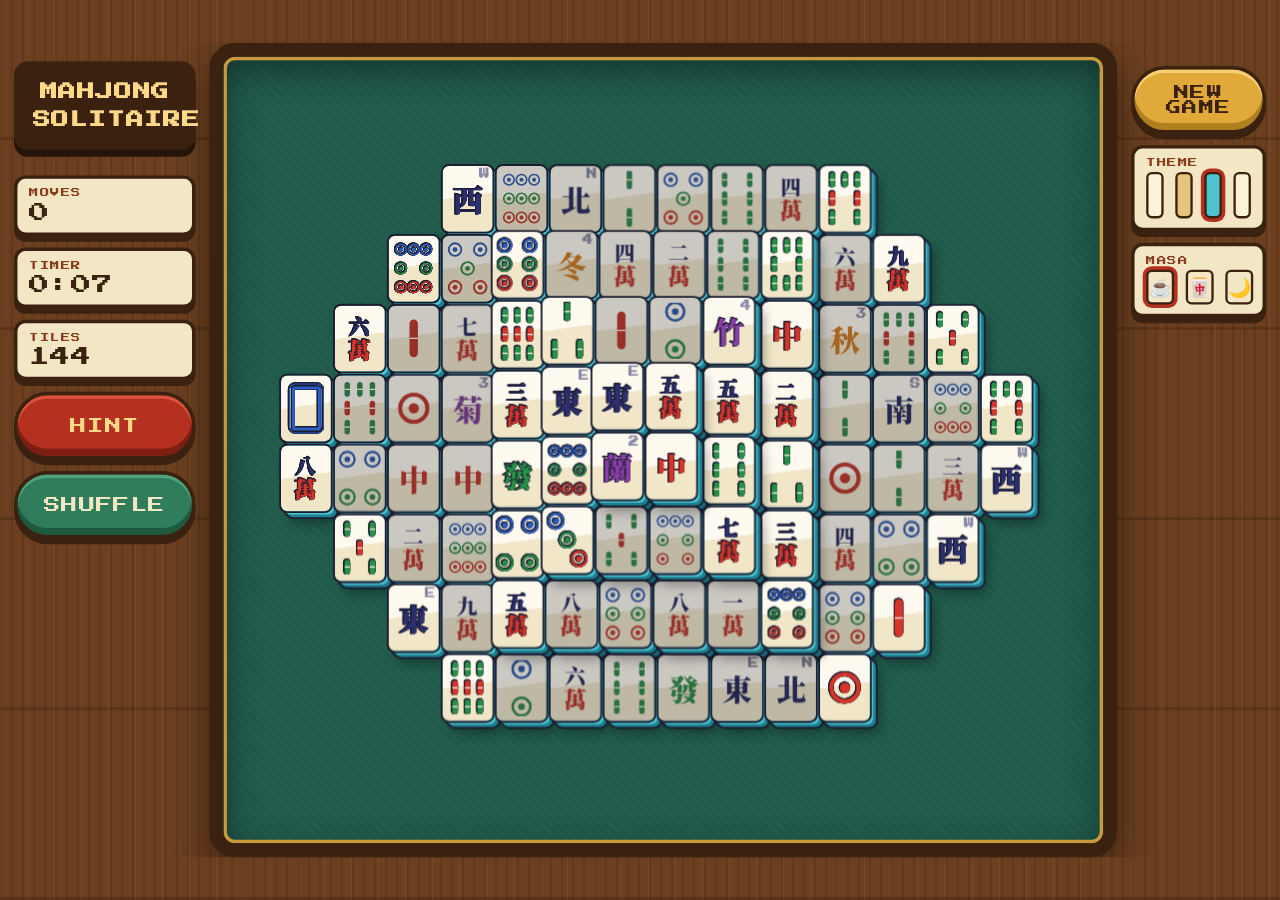
==== games/mahjong/index.html @ 3de8b70d "Initial commit: Game Studio web platform 4 browser games (Solitaire, Mahjong, Sudoku, Nonogram) buil" ====
<!DOCTYPE html>
<html lang="en">
<head>
    <meta charset="UTF-8">
    <meta name="viewport" content="width=device-width, initial-scale=1.0">
    <title>Mahjong Solitaire</title>
    <link rel="preconnect" href="https://fonts.googleapis.com">
    <link rel="preconnect" href="https://fonts.gstatic.com" crossorigin>
    <link href="https://fonts.googleapis.com/css2?family=Press+Start+2P&display=swap" rel="stylesheet">
    <link rel="stylesheet" href="https://fonts.googleapis.com/css2?family=Noto+Serif+TC:wght@700;900&text=一二三四五六七八九十萬東南西北中發梅蘭菊竹春夏秋冬麻將龍示洗新&display=swap">
    <link rel="stylesheet" href="mahjong-table-themes.css">
    <link rel="stylesheet" href="style.css">
</head>
<body class="mj-table" data-table-theme="cay-evi" data-tiles="retro">
    <div id="game-container">
        <div id="ui-left">
            <h1 class="mj-title">MAHJONG<br>SOLITAIRE</h1>
            <div class="mj-panel">
                <span class="mj-label">MOVES</span>
                <span id="move-counter" class="mj-value">0</span>
            </div>
            <div class="mj-panel">
                <span class="mj-label">TIMER</span>
                <span id="timer" class="mj-value">0:00</span>
            </div>
            <div class="mj-panel">
                <span class="mj-label">TILES</span>
                <span id="tiles-remaining" class="mj-value">144</span>
            </div>
            <button id="btn-hint" class="mj-btn mj-btn--hint" title="Find a match"><span class="mj-btn__glyph" aria-hidden="true">示</span>HINT</button>
            <button id="btn-shuffle" class="mj-btn mj-btn--shuffle" title="Shuffle tiles"><span class="mj-btn__glyph" aria-hidden="true">洗</span>SHUFFLE</button>
        </div>

        <div id="board-wrapper" class="mj-mat">
            <div id="board"></div>
        </div>

        <div id="ui-right">
            <button id="btn-new-game" class="mj-btn mj-btn--new" title="New game"><span class="mj-btn__glyph" aria-hidden="true">新</span>NEW GAME</button>
            <div class="mj-panel mj-panel--stack">
                <span class="mj-label">THEME</span>
                <div class="mj-swatches">
                    <button class="mj-swatch mj-swatch--fildisi" data-theme="" title="Fildişi"></button>
                    <button class="mj-swatch mj-swatch--bambu" data-theme="bambu" title="Bambu"></button>
                    <button class="mj-swatch mj-swatch--retro" data-theme="retro" title="Retro"></button>
                    <button class="mj-swatch mj-swatch--bambu-retro" data-theme="bambu-retro" title="Bambu Retro"></button>
                </div>
            </div>
            <div class="mj-panel mj-panel--stack">
                <span class="mj-label">MASA</span>
                <div class="mj-swatches">
                    <button class="table-theme-btn" data-table="cay-evi" title="Çay Evi">☕</button>
                    <button class="table-theme-btn" data-table="tas-butonlar" title="Taş Butonlar">🀄</button>
                    <button class="table-theme-btn" data-table="gece-kecesi" title="Gece Keçesi">🌙</button>
                </div>
            </div>
        </div>

        <div id="overlay" class="hidden">
            <div id="overlay-content">
                <h2 id="overlay-title"></h2>
                <p id="overlay-message"></p>
                <div id="overlay-stats"></div>
                <button id="overlay-btn" class="mj-btn mj-btn--new">NEW GAME</button>
            </div>
        </div>

        <div id="hint-toast" class="hidden">NO MORE MOVES!</div>
    </div>

    <script src="game.js"></script>
</body>
</html>
---- games/mahjong/mahjong-table-themes.css ----
/* ==========================================================================
   Mahjong Solitaire — masa ve buton temaları
   Temalar: cay-evi | tas-butonlar | gece-kecesi
   Kullanım: <body data-table-theme="cay-evi"> (veya oyunun kök elemanı)

   Fontlar (HTML <head> içine):
   <link rel="stylesheet" href="https://fonts.googleapis.com/css2?family=Press+Start+2P&family=Noto+Serif+TC:wght@900&text=%E4%B8%AD%E7%99%BC%E6%9D%B1%E5%8D%97%E8%A5%BF%E5%8C%97%E4%B8%80%E4%BA%8C%E4%B8%89%E5%9B%9B%E4%BA%94%E5%85%AD%E4%B8%83%E5%85%AB%E4%B9%9D%E8%90%AC%E7%A4%BA%E6%B4%97%E6%96%B0&display=swap">
   ========================================================================== */

/* ---------- 1. Tema değişkenleri ---------- */

[data-table-theme="cay-evi"] {
  /* masa: ceviz ahşap */
  --mj-bg-color: #6b3f1f;
  --mj-bg-image:
    repeating-linear-gradient(90deg, rgba(0,0,0,.10) 0 2px, transparent 2px 11px),
    repeating-linear-gradient(90deg, rgba(255,214,160,.07) 0 1px, transparent 1px 27px),
    repeating-linear-gradient(0deg, rgba(0,0,0,.16) 0 3px, transparent 3px 190px);
  /* ortadaki yeşil halı (.mj-mat) */
  --mj-mat-border: 12px solid #3b2210;
  --mj-mat-bg: #1f5a4a repeating-linear-gradient(45deg, rgba(255,255,255,.025) 0 2px, transparent 2px 6px);
  --mj-mat-shadow: inset 0 0 0 3px #c99a3c, inset 0 10px 30px rgba(0,0,0,.45), 0 14px 30px rgba(0,0,0,.45);
  --mj-mat-pad: 28px;
  --mj-frame-display: none;
  --mj-frame-color: transparent;
  /* yazı */
  --mj-text: #3b2210;
  --mj-title: #ffd98a;
  --mj-title-bg: #3b2210;
  --mj-title-shadow: none;
  --mj-label: #8a3b1c;
  /* paneller: parşömen */
  --mj-panel-bg: #f3e6c4;
  --mj-panel-border: 3px solid #3b2210;
  --mj-panel-radius: 10px;
  --mj-panel-shadow: 0 5px 0 #3b2210;
  --mj-swatch-border: #3b2210;
  --mj-swatch-active: #b5301f;
}

[data-table-theme="tas-butonlar"] {
  /* masa: yeşil keçe + çift altın çerçeve */
  --mj-bg-color: #134a3a;
  --mj-bg-image:
    radial-gradient(ellipse 70% 65% at 52% 50%, #1d6652, rgba(13,53,41,0) 100%),
    repeating-linear-gradient(45deg, rgba(255,255,255,.025) 0 1px, transparent 1px 5px);
  --mj-frame-display: block;
  --mj-frame-color: 217,180,90;          /* altın, rgb */
  --mj-text: #f5ecd2;
  --mj-title: #d9b45a;
  --mj-title-bg: transparent;
  --mj-title-shadow: 2px 2px 0 #0a2a20;
  --mj-label: #d9b45a;
  --mj-panel-bg: #0c2e25;
  --mj-panel-border: 2px solid #d9b45a;
  --mj-panel-radius: 8px;
  --mj-panel-shadow: inset 0 0 0 3px #0c2e25, inset 0 0 0 4px rgba(217,180,90,.35);
  --mj-swatch-border: #2a1d12;
  --mj-swatch-active: #d9b45a;
  /* taş butonun yan yüzleri */
  --mj-tilebtn-side: #d3a868;
  --mj-tilebtn-back: #7a4f24;
  --mj-tilebtn-edge: #2a1d12;
}

[data-table-theme="gece-kecesi"] {
  /* masa: gece mavisi keçe + gümüş çerçeve */
  --mj-bg-color: #122f3e;
  --mj-bg-image:
    radial-gradient(ellipse 70% 65% at 52% 50%, #1c4a5e, rgba(18,47,62,0) 100%),
    repeating-linear-gradient(45deg, rgba(255,255,255,.025) 0 1px, transparent 1px 5px);
  --mj-frame-display: block;
  --mj-frame-color: 184,196,204;         /* gümüş, rgb */
  --mj-text: #e6edf0;
  --mj-title: #b8c4cc;
  --mj-title-bg: transparent;
  --mj-title-shadow: 2px 2px 0 #081a23;
  --mj-label: #8fc9d6;
  --mj-panel-bg: #0c2330;
  --mj-panel-border: 2px solid #b8c4cc;
  --mj-panel-radius: 8px;
  --mj-panel-shadow: inset 0 0 0 3px #0c2330, inset 0 0 0 4px rgba(184,196,204,.3);
  --mj-swatch-border: #081a23;
  --mj-swatch-active: #b8c4cc;
  --mj-tilebtn-side: #9fb3bd;
  --mj-tilebtn-back: #3e5a68;
  --mj-tilebtn-edge: #081a23;
}

/* ---------- 2. Masa (arka plan) ---------- */

.mj-table {
  position: relative;
  min-height: 100vh;
  background-color: var(--mj-bg-color);
  background-image: var(--mj-bg-image);
  color: var(--mj-text);
  font-family: 'Press Start 2P', monospace;
  overflow: hidden;
}

/* Çift çerçeve (Taş Butonlar, Gece Keçesi) */
.mj-table::before,
.mj-table::after {
  content: "";
  display: var(--mj-frame-display, none);
  position: absolute;
  pointer-events: none;
}
.mj-table::before { inset: 14px; border: 2px solid rgba(var(--mj-frame-color), .55); border-radius: 18px; }
.mj-table::after  { inset: 20px; border: 1px solid rgba(var(--mj-frame-color), .30); border-radius: 14px; }

/* Taş diziliminin sarmalayıcısı. Çay Evi'nde çerçeveli yeşil halı olur,
   diğer temalarda görünmez (taşlar yine içinde durur). */
.mj-mat {
  box-sizing: border-box;
  border-radius: 22px;
  border: var(--mj-mat-border, 0 solid transparent);
  background: var(--mj-mat-bg, none);
  box-shadow: var(--mj-mat-shadow, none);
  padding: var(--mj-mat-pad, 0);
}

/* ---------- 3. Başlık ve sayaç panelleri ---------- */

.mj-title {
  margin: 0 0 8px;
  font-size: 16px;
  line-height: 1.7;
  color: var(--mj-title);
  text-shadow: var(--mj-title-shadow);
}
[data-table-theme="cay-evi"] .mj-title {
  background: var(--mj-title-bg);
  border-radius: 12px;
  padding: 14px 16px;
  font-size: 15px;
  text-align: center;
  box-shadow: 0 6px 0 #24140a;
}

.mj-panel {
  background: var(--mj-panel-bg);
  border: var(--mj-panel-border);
  border-radius: var(--mj-panel-radius);
  box-shadow: var(--mj-panel-shadow);
  padding: 12px 14px;
  display: flex;
  justify-content: space-between;
  align-items: baseline;
  gap: 12px;
}
.mj-panel--stack { flex-direction: column; align-items: stretch; }
.mj-label { font-size: 10px; color: var(--mj-label); letter-spacing: .5px; }
.mj-value { font-size: 20px; font-variant-numeric: tabular-nums; }

/* ---------- 4. Butonlar ---------- */
/* Ortak */
.mj-btn {
  font-family: 'Press Start 2P', monospace;
  cursor: pointer;
  box-sizing: border-box;
  transition: transform .08s ease, box-shadow .08s ease;
}
.mj-btn:focus-visible { outline: 3px solid #ffd98a; outline-offset: 4px; }
.mj-btn:disabled { opacity: .5; cursor: default; }
.mj-btn__glyph {
  font-family: 'Noto Serif TC', serif;
  font-weight: 900;
  font-size: 30px;
  line-height: 1;
}

/* 4a. Çay Evi: yuvarlak lake butonlar (glyph gizli) */
[data-table-theme="cay-evi"] .mj-btn {
  height: 58px;
  padding: 0 22px;
  border-radius: 29px;
  border: 3px solid #3b2210;
  font-size: 14px;
}
[data-table-theme="cay-evi"] .mj-btn__glyph { display: none; }
[data-table-theme="cay-evi"] .mj-btn--hint    { background: #b5301f; color: #ffd98a; box-shadow: inset 0 -6px 0 #7e1d12, inset 0 3px 0 #d9533f, 0 5px 0 #3b2210; }
[data-table-theme="cay-evi"] .mj-btn--shuffle { background: #2f7d5b; color: #f3e6c4; box-shadow: inset 0 -6px 0 #1d5a40, inset 0 3px 0 #4fa07c, 0 5px 0 #3b2210; }
[data-table-theme="cay-evi"] .mj-btn--new     { background: #e0a93a; color: #3b2210; box-shadow: inset 0 -6px 0 #b07f1e, inset 0 3px 0 #f5cf74, 0 5px 0 #3b2210; font-size: 13px; }
[data-table-theme="cay-evi"] .mj-btn:active   { transform: translateY(3px); box-shadow: inset 0 -3px 0 rgba(0,0,0,.25), 0 2px 0 #3b2210; }

/* 4b. Taş Butonlar + Gece Keçesi: yan yatmış mahjong taşı */
:is([data-table-theme="tas-butonlar"], [data-table-theme="gece-kecesi"]) .mj-btn {
  height: 62px;
  display: flex;
  align-items: center;
  gap: 14px;
  padding: 0 14px;
  background: #fbf3dc;
  color: #2a1d12;
  border: 2px solid #2a1d12;
  border-radius: 10px;
  font-size: 13px;
  box-shadow:
    4px 4px 0 var(--mj-tilebtn-side),
    7px 7px 0 var(--mj-tilebtn-back),
    7px 7px 0 2px var(--mj-tilebtn-edge);
}
:is([data-table-theme="tas-butonlar"], [data-table-theme="gece-kecesi"]) .mj-btn--new { font-size: 12px; }
:is([data-table-theme="tas-butonlar"], [data-table-theme="gece-kecesi"]) .mj-btn--hint    .mj-btn__glyph { color: #c8302a; }
:is([data-table-theme="tas-butonlar"], [data-table-theme="gece-kecesi"]) .mj-btn--shuffle .mj-btn__glyph { color: #2b7a3d; }
:is([data-table-theme="tas-butonlar"], [data-table-theme="gece-kecesi"]) .mj-btn--new     .mj-btn__glyph { color: #22264a; }
:is([data-table-theme="tas-butonlar"], [data-table-theme="gece-kecesi"]) .mj-btn:active {
  transform: translate(4px, 4px);
  box-shadow: 1px 1px 0 var(--mj-tilebtn-side), 3px 3px 0 var(--mj-tilebtn-back), 3px 3px 0 2px var(--mj-tilebtn-edge);
}

/* ---------- 5. Tema seçici (taş renkleri) ---------- */
.mj-swatches { display: flex; gap: 10px; }
.mj-swatch {
  width: 30px; height: 40px; padding: 0;
  border-radius: 5px;
  border: 2px solid var(--mj-swatch-border);
  cursor: pointer;
}
.mj-swatch.is-active, .mj-swatch[aria-pressed="true"] { box-shadow: 0 0 0 3px var(--mj-swatch-active); }
.mj-swatch--fildisi     { background: #fbf3dc; }
.mj-swatch--bambu       { background: #e6c47c; }
.mj-swatch--retro       { background: #4cc3cf; }
.mj-swatch--bambu-retro { background: #fcf3d6; }

@media (prefers-reduced-motion: reduce) { .mj-btn { transition: none; } }
---- games/mahjong/style.css ----
/* ============================================
   Mahjong Solitaire - Layout & Tile Styles
   Visual theming is in mahjong-table-themes.css
   ============================================ */

@font-face {
    font-family: 'Press Start 2P';
    font-display: swap;
}

*, *::before, *::after {
    margin: 0;
    padding: 0;
    box-sizing: border-box;
}

:root {
    /* Tile sizing */
    --w: 52px;
    --h: 68px;
    --d: 6px;

    /* Tile face tokens (default: Fildişi) */
    --tf:#f4eedb; --tf-lo:#e6dcc0; --tf-hint:#fff3c4; --side:#d8c9a2; --back:#2e7a60; --back-lo:#215a47;
    --ink:#1d2726; --red:#b4312a; --grn:#1b7349; --blu:#1f5aa3; --plum:#7b3f86; --amber:#b86a12;
    --blocked:brightness(.78) saturate(.75);

    --gold: #e8b94f;

    /* Fonts */
    --f-han:"Noto Serif TC","Songti TC","PingFang TC","Microsoft JhengHei",serif;
    --pixel-font: 'Press Start 2P', monospace;

    --board-scale: 1;
}

/* ---- Tile Theme Tokens ---- */
[data-tiles="bambu"] {
    --tf:#f3dfa8; --tf-lo:#dbbb70; --tf-hint:#fff2c2; --side:#b8954f; --back:#5e3f1a; --back-lo:#462e12;
    --ink:#2b1e10; --red:#a8291d; --grn:#2d6a28; --blu:#23508c; --plum:#6e3478; --amber:#8f4c0b;
    --blocked:brightness(.72) saturate(.65);
}
[data-tiles="retro"] {
    --tf:#fffaf0; --tf-lo:#f1e6c8; --tf-hint:#fff1a8; --side:#4cc3cf; --back:#1f8193; --back-lo:#176574;
    --ink:#2b2f6e; --red:#d8352a; --grn:#259146; --blu:#2b5fc4; --plum:#8a3fa8; --amber:#e07a10;
    --blocked:brightness(.8) saturate(.8);
    --olc:#1b1c30;
}
[data-tiles="bambu-retro"] {
    --tf:#fcf3d6; --tf-lo:#f3e3b4; --tf-hint:#fff8dc; --side:#d6ad6c; --back:#8a5b2c; --back-lo:#6e4720;
    --ink:#3b2410; --red:#bb3220; --grn:#3b7c2b; --blu:#2b5a8c; --plum:#7a3a7e; --amber:#c0640e;
    --blocked:brightness(.78) saturate(.7); --olc:#2a1a0c;
}

/* ---- Retro Outline Overrides ---- */
:is([data-tiles="retro"],[data-tiles="bambu-retro"]) .face {
    background: linear-gradient(172deg, var(--tf) 0 46%, var(--tf-lo) 46%);
}
:is([data-tiles="retro"],[data-tiles="bambu-retro"]) .tile {
    box-shadow:
        0 0 0 calc(var(--w)*.035) var(--olc),
        calc(var(--d)*.55) calc(var(--d)*.55) 0 0 var(--side),
        var(--d) var(--d) 0 0 var(--back),
        calc(var(--d)*.55) calc(var(--d)*.55) 0 calc(var(--w)*.035) var(--olc),
        var(--d) var(--d) 0 calc(var(--w)*.035) var(--olc),
        calc(var(--d)*1.6) calc(var(--d)*2) calc(var(--d)*2) rgba(0,0,0,.35);
}
:is([data-tiles="retro"],[data-tiles="bambu-retro"]) .face>svg,
:is([data-tiles="retro"],[data-tiles="bambu-retro"]) .face>.glyph,
:is([data-tiles="retro"],[data-tiles="bambu-retro"]) .face>.cn,
:is([data-tiles="retro"],[data-tiles="bambu-retro"]) .face>.white {
    filter: drop-shadow(.9px 0 0 var(--olc)) drop-shadow(-.9px 0 0 var(--olc))
            drop-shadow(0 .9px 0 var(--olc)) drop-shadow(0 -.9px 0 var(--olc));
}
/* Skip expensive drop-shadow on blocked tiles — they are already dimmed */
:is([data-tiles="retro"],[data-tiles="bambu-retro"]) .tile.blocked .face>svg,
:is([data-tiles="retro"],[data-tiles="bambu-retro"]) .tile.blocked .face>.glyph,
:is([data-tiles="retro"],[data-tiles="bambu-retro"]) .tile.blocked .face>.cn,
:is([data-tiles="retro"],[data-tiles="bambu-retro"]) .tile.blocked .face>.white {
    filter: none;
}

/* ---- Page Layout ---- */
html, body {
    width: 100%;
    height: 100%;
    overflow: hidden;
    font-family: var(--pixel-font);
}

body {
    display: flex;
    justify-content: center;
    align-items: center;
}

#game-container {
    width: 1100px;
    height: 700px;
    display: flex;
    overflow: hidden;
    position: relative;
    z-index: 1;
}

/* ---- Side Panels ---- */
#ui-left, #ui-right {
    display: flex;
    flex-direction: column;
    padding: 16px 12px;
    gap: 10px;
    flex-shrink: 0;
    z-index: 10;
}

#ui-left {
    width: 180px;
    align-items: stretch;
}

#ui-right {
    width: 140px;
    align-items: stretch;
    justify-content: flex-start;
    padding-top: 20px;
}

/* ---- Title (layout only, visuals from table theme) ---- */
.mj-title {
    font-family: var(--pixel-font);
    font-size: 0.72rem;
    line-height: 1.6;
    margin-bottom: 12px;
    text-align: center;
    letter-spacing: 1px;
}

/* ---- Panels (layout only) ---- */
.mj-panel {
    padding: 8px 10px;
    display: flex;
    flex-direction: column;
    gap: 4px;
}

.mj-label {
    font-family: var(--pixel-font);
    font-size: 0.5rem;
    text-transform: uppercase;
    letter-spacing: 1px;
}

.mj-value {
    font-family: var(--pixel-font);
    font-size: 1.1rem;
    text-align: center;
    font-variant-numeric: tabular-nums;
}

/* ---- Buttons (layout only, visuals from table theme) ---- */
.mj-btn {
    font-family: var(--pixel-font);
    font-size: 0.6rem;
    padding: 12px 10px;
    cursor: pointer;
    text-transform: uppercase;
    letter-spacing: 1px;
    transition: transform 0.1s, box-shadow 0.1s;
    display: flex;
    align-items: center;
    justify-content: center;
    gap: 8px;
}

/* ---- Table Theme Picker ---- */
.table-theme-btn {
    width: 30px; height: 30px; padding: 0;
    border-radius: 5px;
    border: 2px solid var(--mj-swatch-border, #3b2210);
    cursor: pointer;
    font-size: 16px;
    background: var(--mj-panel-bg, #f3e6c4);
    display: grid;
    place-items: center;
}
.table-theme-btn.is-active {
    box-shadow: 0 0 0 3px var(--mj-swatch-active, #b5301f);
}

/* ---- Board ---- */
#board-wrapper {
    flex: 1;
    overflow: hidden;
    position: relative;
    padding: var(--mj-mat-pad, 10px);
}

#board {
    position: absolute;
    transform: scale(var(--board-scale));
    transform-origin: 0 0;
    transition: transform 0.3s ease;
}

/* ---- Tiles (Reference Design System) ---- */
.tile {
    position: absolute;
    padding: 0;
    border: 0;
    background: none;
    cursor: pointer;
    width: calc(var(--w) - 2px);
    height: calc(var(--h) - 2px);
    border-radius: calc(var(--w) * .12);
    font: inherit;
    box-shadow:
        calc(var(--d)*.55) calc(var(--d)*.55) 0 var(--side),
        var(--d) var(--d) 0 var(--back),
        calc(var(--d)*1.4) calc(var(--d)*1.9) calc(var(--d)*2.2) rgba(0,0,0,.38);
    transition: transform .12s ease, opacity .2s ease, filter .2s;
    contain: layout style paint;
    user-select: none;
    -webkit-user-select: none;
}

.face {
    position: absolute;
    inset: 0;
    border-radius: inherit;
    background: linear-gradient(150deg, var(--tf) 55%, var(--tf-lo));
    display: flex;
    align-items: center;
    justify-content: center;
    overflow: hidden;
    transition: background .15s;
}

.face svg { width: 84%; height: 84%; }

/* ---- Face Element Classes ---- */
.glyph { font-family: var(--f-han); font-weight: 900; font-size: calc(var(--w)*.58); line-height: 1; }
.ink { color: var(--ink); }
.red { color: var(--red); }
.grn { color: var(--grn); }
.flw { color: var(--plum); }
.ssn { color: var(--amber); }
.cn { display: flex; flex-direction: column; align-items: center; font-family: var(--f-han); font-weight: 900; line-height: 1; }
.cn .num { font-size: calc(var(--w)*.4); color: var(--ink); }
.cn .wan { font-size: calc(var(--w)*.44); color: var(--red); margin-top: calc(var(--w)*.04); }
.idx { position: absolute; right: 8%; top: 5%; font-size: calc(var(--w)*.2); font-weight: 800; color: var(--ink); opacity: .55; }
.white { width: 58%; height: 66%; border: calc(var(--w)*.06) solid var(--blu); border-radius: calc(var(--w)*.06); box-sizing: border-box; outline: calc(var(--w)*.025) solid var(--blu); outline-offset: calc(var(--w)*.05); }

/* ---- Tile States ---- */
.tile.blocked { cursor: default; }
.tile.blocked .face { filter: var(--blocked); }

.tile:not(.blocked):not(.selected):hover {
    filter: brightness(1.08);
    transform: translate(var(--tx), var(--ty)) translate(-1px, -1px);
}

.tile.selected .face {
    box-shadow: inset 0 0 0 3px var(--gold);
    background: var(--tf-hint);
}

.tile.hint .face {
    animation: hintPulse .5s ease-in-out 3 alternate;
}

@keyframes hintPulse {
    to { box-shadow: inset 0 0 0 3px var(--gold); background: var(--tf-hint); }
}

/* ---- Tile Animations ---- */
.tile.removing {
    animation: tileRemove 0.45s ease-in forwards;
    pointer-events: none;
    will-change: transform, opacity;
}

.tile.dealing,
.tile.shuffling {
    will-change: transform, opacity;
}

@keyframes tileRemove {
    0% {
        transform: translate(var(--tx), var(--ty)) scale(1);
        opacity: 1;
    }
    40% {
        transform: translate(var(--tx), var(--ty)) scale(1.15);
        opacity: 0.9;
    }
    100% {
        transform: translate(var(--tx), var(--ty)) scale(0) rotate(15deg);
        opacity: 0;
    }
}

.tile.dealing {
    animation: tileDeal 0.35s ease-out backwards;
}

@keyframes tileDeal {
    0% {
        transform: translate(var(--tx), var(--ty)) scale(0) translateY(-30px);
        opacity: 0;
    }
    100% {
        transform: translate(var(--tx), var(--ty)) scale(1);
        opacity: 1;
    }
}

.tile.shuffling {
    animation: tileShuffle 0.4s ease-in-out;
}

@keyframes tileShuffle {
    0% { transform: translate(var(--tx), var(--ty)) scale(1); }
    25% { transform: translate(var(--tx), var(--ty)) scale(0.85) rotate(-3deg); opacity: 0.6; }
    75% { transform: translate(var(--tx), var(--ty)) scale(0.85) rotate(3deg); opacity: 0.6; }
    100% { transform: translate(var(--tx), var(--ty)) scale(1); }
}

/* ---- Overlay ---- */
#overlay {
    position: absolute;
    inset: 0;
    background: rgba(10, 30, 20, 0.88);
    backdrop-filter: blur(6px);
    display: flex;
    justify-content: center;
    align-items: center;
    z-index: 100;
    transition: opacity 0.4s;
}

#overlay.hidden {
    display: none;
}

#overlay-content {
    background: var(--mj-panel-bg, #1a1a2e);
    border: 3px solid var(--mj-label, #d9b45a);
    border-radius: 8px;
    padding: 36px 44px;
    text-align: center;
    box-shadow: 0 20px 60px rgba(0, 0, 0, 0.5);
    max-width: 420px;
    width: 90%;
    animation: overlayIn 0.4s ease-out;
}

@keyframes overlayIn {
    0% { transform: scale(0.85); opacity: 0; }
    100% { transform: scale(1); opacity: 1; }
}

#overlay-title {
    font-family: var(--pixel-font);
    font-size: 1rem;
    margin-bottom: 14px;
    color: var(--mj-title, #ffd98a);
}

#overlay-message {
    font-family: var(--pixel-font);
    font-size: 0.5rem;
    color: var(--mj-text, #7aa888);
    margin-bottom: 20px;
    line-height: 2;
}

#overlay-stats {
    display: flex;
    justify-content: center;
    gap: 24px;
    margin-bottom: 24px;
}

#overlay-stats .stat {
    display: flex;
    flex-direction: column;
    align-items: center;
    gap: 4px;
}

#overlay-stats .mj-label {
    font-size: 0.45rem;
}

#overlay-stats .mj-value {
    font-size: 0.9rem;
}

#overlay-btn {
    padding: 14px 28px;
    font-size: 0.6rem;
    margin-top: 8px;
}

/* ---- Toast ---- */
#hint-toast {
    position: absolute;
    bottom: 30px;
    left: 50%;
    transform: translateX(-50%);
    background: var(--mj-panel-bg, #1a1a2e);
    border: 2px solid var(--mj-label, #d9b45a);
    color: var(--mj-label, #d9b45a);
    padding: 12px 24px;
    border-radius: 6px;
    font-family: var(--pixel-font);
    font-size: 0.5rem;
    box-shadow: 0 4px 20px rgba(0, 0, 0, 0.4);
    z-index: 50;
    transition: opacity 0.3s, transform 0.3s;
}

#hint-toast.hidden {
    opacity: 0;
    transform: translateX(-50%) translateY(10px);
    pointer-events: none;
}
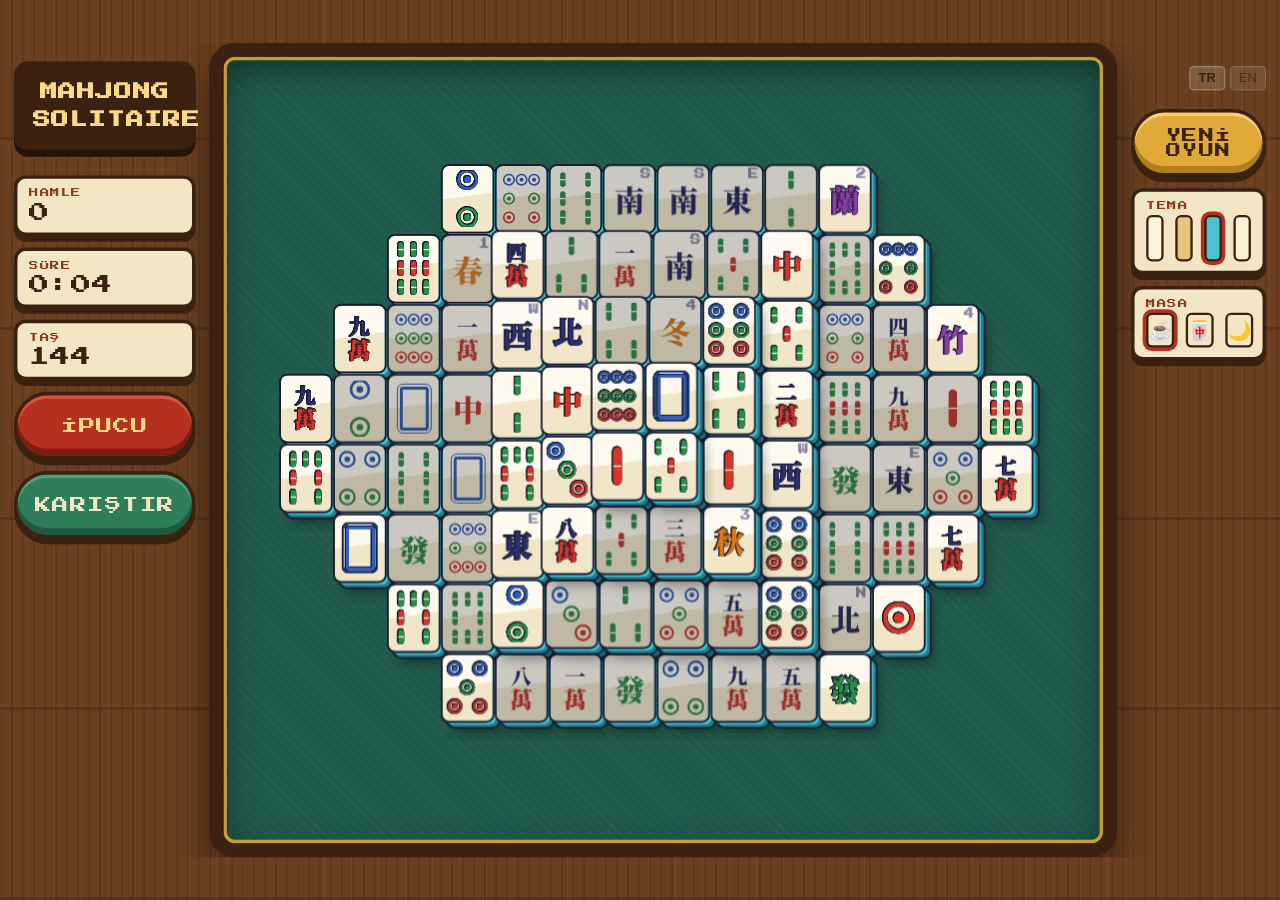
==== commit 01b4e76f: "Add TR/EN language toggle to dashboard and all 4 games Each page has its own translation dictionary " ====
--- a/games/mahjong/index.html
+++ b/games/mahjong/index.html
@@ -36,6 +36,10 @@
         </div>
 
         <div id="ui-right">
+            <div id="lang-toggle" style="display:flex;gap:4px;justify-content:flex-end;margin-bottom:6px">
+                <button class="lang-btn" data-lang="tr" style="padding:2px 7px;font:bold 11px/1.4 sans-serif;border:1px solid rgba(255,255,255,.25);border-radius:4px;cursor:pointer;background:rgba(255,255,255,.15);color:inherit;opacity:.6">TR</button>
+                <button class="lang-btn" data-lang="en" style="padding:2px 7px;font:bold 11px/1.4 sans-serif;border:1px solid rgba(255,255,255,.25);border-radius:4px;cursor:pointer;background:rgba(255,255,255,.15);color:inherit;opacity:.6">EN</button>
+            </div>
             <button id="btn-new-game" class="mj-btn mj-btn--new" title="New game"><span class="mj-btn__glyph" aria-hidden="true">新</span>NEW GAME</button>
             <div class="mj-panel mj-panel--stack">
                 <span class="mj-label">THEME</span>
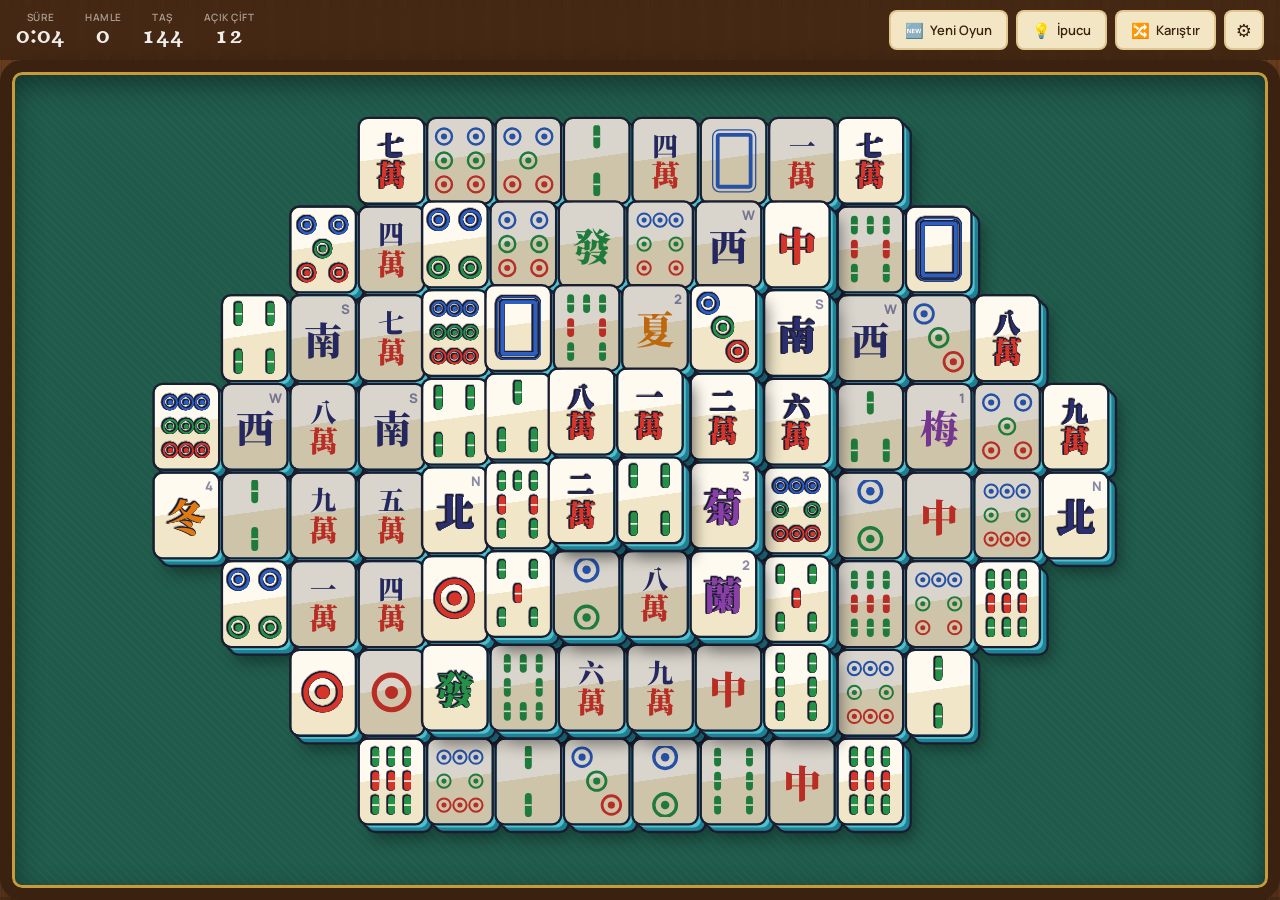
==== commit abe164b2: "Mahjong: move New Game button into top bar next to Hint Redesigned button matches Hint button style " ====
--- a/games/mahjong/index.html
+++ b/games/mahjong/index.html
@@ -1,75 +1,125 @@
 <!DOCTYPE html>
-<html lang="en">
+<html lang="tr">
 <head>
     <meta charset="UTF-8">
     <meta name="viewport" content="width=device-width, initial-scale=1.0">
     <title>Mahjong Solitaire</title>
     <link rel="preconnect" href="https://fonts.googleapis.com">
     <link rel="preconnect" href="https://fonts.gstatic.com" crossorigin>
-    <link href="https://fonts.googleapis.com/css2?family=Press+Start+2P&display=swap" rel="stylesheet">
+    <link href="https://fonts.googleapis.com/css2?family=Young+Serif&family=Manrope:wght@400;500;700&display=swap" rel="stylesheet">
     <link rel="stylesheet" href="https://fonts.googleapis.com/css2?family=Noto+Serif+TC:wght@700;900&text=一二三四五六七八九十萬東南西北中發梅蘭菊竹春夏秋冬麻將龍示洗新&display=swap">
     <link rel="stylesheet" href="mahjong-table-themes.css">
     <link rel="stylesheet" href="style.css">
 </head>
 <body class="mj-table" data-table-theme="cay-evi" data-tiles="retro">
     <div id="game-container">
-        <div id="ui-left">
-            <h1 class="mj-title">MAHJONG<br>SOLITAIRE</h1>
-            <div class="mj-panel">
-                <span class="mj-label">MOVES</span>
-                <span id="move-counter" class="mj-value">0</span>
+        <!-- Top bar -->
+        <div id="top-bar">
+            <div class="stats">
+                <div class="stat-item">
+                    <span class="stat-label" data-i18n="timer">Süre</span>
+                    <span id="timer" class="stat-value">0:00</span>
+                </div>
+                <div class="stat-item">
+                    <span class="stat-label" data-i18n="moves">Hamle</span>
+                    <span id="move-counter" class="stat-value">0</span>
+                </div>
+                <div class="stat-item">
+                    <span class="stat-label" data-i18n="tiles">Taş</span>
+                    <span id="tiles-remaining" class="stat-value">144</span>
+                </div>
+                <div class="stat-item">
+                    <span class="stat-label" data-i18n="openPairs">Açık Çift</span>
+                    <span id="open-pairs" class="stat-value">0</span>
+                </div>
             </div>
-            <div class="mj-panel">
-                <span class="mj-label">TIMER</span>
-                <span id="timer" class="mj-value">0:00</span>
+            <div class="actions">
+                <button id="btn-new-game" class="action-btn" aria-label="Yeni Oyun">
+                    <span class="action-icon" aria-hidden="true">🆕</span>
+                    <span class="action-text" data-i18n="newGame">Yeni Oyun</span>
+                </button>
+                <button id="btn-hint" class="action-btn" aria-label="İpucu">
+                    <span class="action-icon" aria-hidden="true">💡</span>
+                    <span class="action-text" data-i18n="hint">İpucu</span>
+                </button>
+                <button id="btn-shuffle" class="action-btn" aria-label="Karıştır">
+                    <span class="action-icon" aria-hidden="true">🔀</span>
+                    <span class="action-text" data-i18n="shuffle">Karıştır</span>
+                </button>
+                <button id="btn-settings" class="action-btn action-btn--icon" aria-label="Ayarlar">⚙</button>
             </div>
-            <div class="mj-panel">
-                <span class="mj-label">TILES</span>
-                <span id="tiles-remaining" class="mj-value">144</span>
-            </div>
-            <button id="btn-hint" class="mj-btn mj-btn--hint" title="Find a match"><span class="mj-btn__glyph" aria-hidden="true">示</span>HINT</button>
-            <button id="btn-shuffle" class="mj-btn mj-btn--shuffle" title="Shuffle tiles"><span class="mj-btn__glyph" aria-hidden="true">洗</span>SHUFFLE</button>
         </div>
 
+        <!-- Settings panel (hidden by default) -->
+        <div id="settings-panel" class="hidden">
+            <div class="settings-section">
+                <span class="settings-label" data-i18n="difficulty">Zorluk</span>
+                <div class="settings-row">
+                    <button class="diff-btn" data-diff="easy">Kolay</button>
+                    <button class="diff-btn" data-diff="medium">Orta</button>
+                    <button class="diff-btn is-active" data-diff="hard">Zor</button>
+                </div>
+            </div>
+            <div class="settings-section">
+                <span class="settings-label" data-i18n="theme">Tema</span>
+                <div class="settings-row">
+                    <button class="mj-swatch mj-swatch--fildisi" data-theme=""></button>
+                    <button class="mj-swatch mj-swatch--bambu" data-theme="bambu"></button>
+                    <button class="mj-swatch mj-swatch--retro" data-theme="retro"></button>
+                    <button class="mj-swatch mj-swatch--bambu-retro" data-theme="bambu-retro"></button>
+                </div>
+            </div>
+            <div class="settings-section">
+                <span class="settings-label" data-i18n="table">Masa</span>
+                <div class="settings-row">
+                    <button class="table-theme-btn" data-table="cay-evi">☕</button>
+                    <button class="table-theme-btn" data-table="tas-butonlar">🀄</button>
+                    <button class="table-theme-btn" data-table="gece-kecesi">🌙</button>
+                </div>
+            </div>
+        </div>
+
+        <!-- Board area (felt) -->
         <div id="board-wrapper" class="mj-mat">
             <div id="board"></div>
         </div>
 
-        <div id="ui-right">
-            <div id="lang-toggle" style="display:flex;gap:4px;justify-content:flex-end;margin-bottom:6px">
-                <button class="lang-btn" data-lang="tr" style="padding:2px 7px;font:bold 11px/1.4 sans-serif;border:1px solid rgba(255,255,255,.25);border-radius:4px;cursor:pointer;background:rgba(255,255,255,.15);color:inherit;opacity:.6">TR</button>
-                <button class="lang-btn" data-lang="en" style="padding:2px 7px;font:bold 11px/1.4 sans-serif;border:1px solid rgba(255,255,255,.25);border-radius:4px;cursor:pointer;background:rgba(255,255,255,.15);color:inherit;opacity:.6">EN</button>
-            </div>
-            <button id="btn-new-game" class="mj-btn mj-btn--new" title="New game"><span class="mj-btn__glyph" aria-hidden="true">新</span>NEW GAME</button>
-            <div class="mj-panel mj-panel--stack">
-                <span class="mj-label">THEME</span>
-                <div class="mj-swatches">
-                    <button class="mj-swatch mj-swatch--fildisi" data-theme="" title="Fildişi"></button>
-                    <button class="mj-swatch mj-swatch--bambu" data-theme="bambu" title="Bambu"></button>
-                    <button class="mj-swatch mj-swatch--retro" data-theme="retro" title="Retro"></button>
-                    <button class="mj-swatch mj-swatch--bambu-retro" data-theme="bambu-retro" title="Bambu Retro"></button>
-                </div>
-            </div>
-            <div class="mj-panel mj-panel--stack">
-                <span class="mj-label">MASA</span>
-                <div class="mj-swatches">
-                    <button class="table-theme-btn" data-table="cay-evi" title="Çay Evi">☕</button>
-                    <button class="table-theme-btn" data-table="tas-butonlar" title="Taş Butonlar">🀄</button>
-                    <button class="table-theme-btn" data-table="gece-kecesi" title="Gece Keçesi">🌙</button>
-                </div>
-            </div>
+        <!-- Mobile bottom bar -->
+        <div id="bottom-bar">
+            <button id="btn-hint-mobile" class="action-btn" aria-label="İpucu">
+                <span class="action-icon" aria-hidden="true">💡</span>
+                <span class="action-text" data-i18n="hint">İpucu</span>
+            </button>
+            <button id="btn-shuffle-mobile" class="action-btn" aria-label="Karıştır">
+                <span class="action-icon" aria-hidden="true">🔀</span>
+                <span class="action-text" data-i18n="shuffle">Karıştır</span>
+            </button>
+            <button id="btn-settings-mobile" class="action-btn action-btn--icon" aria-label="Ayarlar">⚙</button>
+            <button id="btn-new-mobile" class="action-btn" aria-label="Yeni Oyun">
+                <span class="action-icon" aria-hidden="true">🆕</span>
+                <span class="action-text" data-i18n="newGame">Yeni Oyun</span>
+            </button>
         </div>
 
+        <!-- Rotate hint for portrait mobile -->
+        <div id="rotate-hint" class="hidden">
+            <span class="rotate-icon" aria-hidden="true">↻</span>
+            <span>Daha rahat oynamak için telefonu yan çevir</span>
+            <button id="dismiss-rotate" aria-label="Kapat">✕</button>
+        </div>
+
+        <!-- Overlay (win/lose) -->
         <div id="overlay" class="hidden">
             <div id="overlay-content">
                 <h2 id="overlay-title"></h2>
                 <p id="overlay-message"></p>
                 <div id="overlay-stats"></div>
-                <button id="overlay-btn" class="mj-btn mj-btn--new">NEW GAME</button>
+                <button id="overlay-btn" class="new-game-btn" data-i18n="newGame">Yeni Oyun</button>
             </div>
         </div>
 
-        <div id="hint-toast" class="hidden">NO MORE MOVES!</div>
+        <!-- Toast -->
+        <div id="hint-toast" class="hidden"></div>
     </div>
 
     <script src="game.js"></script>
--- a/games/mahjong/style.css
+++ b/games/mahjong/style.css
@@ -2,11 +2,6 @@
    Mahjong Solitaire - Layout & Tile Styles
    Visual theming is in mahjong-table-themes.css
    ============================================ */
-
-@font-face {
-    font-family: 'Press Start 2P';
-    font-display: swap;
-}
 
 *, *::before, *::after {
     margin: 0;
@@ -20,36 +15,39 @@
     --h: 68px;
     --d: 6px;
 
-    /* Tile face tokens (default: Fildişi) */
+    /* Tile face tokens (default: Fildisi) */
     --tf:#f4eedb; --tf-lo:#e6dcc0; --tf-hint:#fff3c4; --side:#d8c9a2; --back:#2e7a60; --back-lo:#215a47;
     --ink:#1d2726; --red:#b4312a; --grn:#1b7349; --blu:#1f5aa3; --plum:#7b3f86; --amber:#b86a12;
-    --blocked:brightness(.78) saturate(.75);
+    --blocked: brightness(.82);
 
     --gold: #e8b94f;
+    --brass: #D2A75E;
 
     /* Fonts */
-    --f-han:"Noto Serif TC","Songti TC","PingFang TC","Microsoft JhengHei",serif;
-    --pixel-font: 'Press Start 2P', monospace;
+    --f-han: "Noto Serif TC","Songti TC","PingFang TC","Microsoft JhengHei",serif;
+    --f-heading: 'Young Serif', Georgia, serif;
+    --f-body: 'Manrope', system-ui, sans-serif;
 
     --board-scale: 1;
+    --layer-shadow: .38;
 }
 
 /* ---- Tile Theme Tokens ---- */
 [data-tiles="bambu"] {
     --tf:#f3dfa8; --tf-lo:#dbbb70; --tf-hint:#fff2c2; --side:#b8954f; --back:#5e3f1a; --back-lo:#462e12;
     --ink:#2b1e10; --red:#a8291d; --grn:#2d6a28; --blu:#23508c; --plum:#6e3478; --amber:#8f4c0b;
-    --blocked:brightness(.72) saturate(.65);
+    --blocked: brightness(.78);
 }
 [data-tiles="retro"] {
     --tf:#fffaf0; --tf-lo:#f1e6c8; --tf-hint:#fff1a8; --side:#4cc3cf; --back:#1f8193; --back-lo:#176574;
     --ink:#2b2f6e; --red:#d8352a; --grn:#259146; --blu:#2b5fc4; --plum:#8a3fa8; --amber:#e07a10;
-    --blocked:brightness(.8) saturate(.8);
+    --blocked: brightness(.85);
     --olc:#1b1c30;
 }
 [data-tiles="bambu-retro"] {
     --tf:#fcf3d6; --tf-lo:#f3e3b4; --tf-hint:#fff8dc; --side:#d6ad6c; --back:#8a5b2c; --back-lo:#6e4720;
     --ink:#3b2410; --red:#bb3220; --grn:#3b7c2b; --blu:#2b5a8c; --plum:#7a3a7e; --amber:#c0640e;
-    --blocked:brightness(.78) saturate(.7); --olc:#2a1a0c;
+    --blocked: brightness(.82); --olc:#2a1a0c;
 }
 
 /* ---- Retro Outline Overrides ---- */
@@ -63,7 +61,7 @@
         var(--d) var(--d) 0 0 var(--back),
         calc(var(--d)*.55) calc(var(--d)*.55) 0 calc(var(--w)*.035) var(--olc),
         var(--d) var(--d) 0 calc(var(--w)*.035) var(--olc),
-        calc(var(--d)*1.6) calc(var(--d)*2) calc(var(--d)*2) rgba(0,0,0,.35);
+        calc(var(--d)*1.6) calc(var(--d)*2) calc(var(--d)*2) rgba(0,0,0,var(--layer-shadow, .35));
 }
 :is([data-tiles="retro"],[data-tiles="bambu-retro"]) .face>svg,
 :is([data-tiles="retro"],[data-tiles="bambu-retro"]) .face>.glyph,
@@ -72,7 +70,7 @@
     filter: drop-shadow(.9px 0 0 var(--olc)) drop-shadow(-.9px 0 0 var(--olc))
             drop-shadow(0 .9px 0 var(--olc)) drop-shadow(0 -.9px 0 var(--olc));
 }
-/* Skip expensive drop-shadow on blocked tiles — they are already dimmed */
+/* Skip expensive drop-shadow on blocked tiles */
 :is([data-tiles="retro"],[data-tiles="bambu-retro"]) .tile.blocked .face>svg,
 :is([data-tiles="retro"],[data-tiles="bambu-retro"]) .tile.blocked .face>.glyph,
 :is([data-tiles="retro"],[data-tiles="bambu-retro"]) .tile.blocked .face>.cn,
@@ -85,114 +83,227 @@
     width: 100%;
     height: 100%;
     overflow: hidden;
-    font-family: var(--pixel-font);
+    font-family: var(--f-body);
+}
+
+/* Override the pixel font from mahjong-table-themes.css */
+.mj-table {
+    font-family: var(--f-body);
 }
 
 body {
     display: flex;
     justify-content: center;
-    align-items: center;
+    align-items: stretch;
 }
 
 #game-container {
-    width: 1100px;
-    height: 700px;
-    display: flex;
+    width: 100%;
+    height: 100vh;
+    display: flex;
+    flex-direction: column;
     overflow: hidden;
     position: relative;
     z-index: 1;
 }
 
-/* ---- Side Panels ---- */
-#ui-left, #ui-right {
+/* ---- Top Bar ---- */
+#top-bar {
+    display: flex;
+    justify-content: space-between;
+    align-items: center;
+    padding: 10px 16px;
+    flex-shrink: 0;
+    z-index: 20;
+    gap: 12px;
+    background: rgba(0,0,0,.35);
+    backdrop-filter: blur(6px);
+    -webkit-backdrop-filter: blur(6px);
+}
+
+.stats {
+    display: flex;
+    gap: 20px;
+    align-items: center;
+}
+
+.stat-item {
     display: flex;
     flex-direction: column;
-    padding: 16px 12px;
-    gap: 10px;
-    flex-shrink: 0;
-    z-index: 10;
-}
-
-#ui-left {
-    width: 180px;
-    align-items: stretch;
-}
-
-#ui-right {
-    width: 140px;
-    align-items: stretch;
-    justify-content: flex-start;
-    padding-top: 20px;
-}
-
-/* ---- Title (layout only, visuals from table theme) ---- */
-.mj-title {
-    font-family: var(--pixel-font);
-    font-size: 0.72rem;
-    line-height: 1.6;
-    margin-bottom: 12px;
-    text-align: center;
-    letter-spacing: 1px;
-}
-
-/* ---- Panels (layout only) ---- */
-.mj-panel {
+    align-items: center;
+    gap: 1px;
+}
+
+.stat-label {
+    font-family: var(--f-body);
+    font-size: 10px;
+    font-weight: 600;
+    color: rgba(255,255,255,.55);
+    letter-spacing: 0.5px;
+    text-transform: uppercase;
+    line-height: 1.2;
+}
+
+.stat-value {
+    font-family: var(--f-heading);
+    font-size: 22px;
+    font-variant-numeric: tabular-nums;
+    color: rgba(255,255,255,.92);
+    line-height: 1.1;
+}
+
+.actions {
+    display: flex;
+    gap: 8px;
+    align-items: center;
+}
+
+/* ---- Action Buttons ---- */
+.action-btn {
+    display: flex;
+    align-items: center;
+    gap: 6px;
+    padding: 8px 14px;
+    height: 40px;
+    font-family: var(--f-body);
+    font-size: 13px;
+    font-weight: 600;
+    background: var(--mj-panel-bg, #f3e6c4);
+    border: 2px solid rgba(210,167,94,.5);
+    border-radius: 8px;
+    cursor: pointer;
+    color: var(--mj-text, #3b2210);
+    transition: transform .1s, box-shadow .1s, background .15s, border-color .15s;
+    white-space: nowrap;
+    line-height: 1;
+}
+
+.action-btn:hover {
+    border-color: var(--brass);
+    box-shadow: 0 2px 8px rgba(210,167,94,.25);
+}
+
+.action-btn:active {
+    transform: translateY(1px);
+}
+
+.action-btn--icon {
     padding: 8px 10px;
-    display: flex;
-    flex-direction: column;
-    gap: 4px;
-}
-
-.mj-label {
-    font-family: var(--pixel-font);
-    font-size: 0.5rem;
+    font-size: 18px;
+}
+
+.action-icon {
+    font-size: 15px;
+    line-height: 1;
+}
+
+.action-text {
+    line-height: 1;
+}
+
+/* Shuffle button glow when no open pairs */
+.action-btn.glow {
+    animation: brassGlow 1.5s ease-in-out infinite alternate;
+}
+
+@keyframes brassGlow {
+    from { box-shadow: 0 0 0 0 rgba(210,167,94,0); }
+    to { box-shadow: 0 0 14px 3px rgba(210,167,94,.55); border-color: var(--brass); }
+}
+
+/* ---- Settings Panel ---- */
+#settings-panel {
+    position: absolute;
+    top: 54px;
+    right: 16px;
+    z-index: 30;
+    background: var(--mj-panel-bg, #f3e6c4);
+    border: var(--mj-panel-border, 3px solid #3b2210);
+    border-radius: var(--mj-panel-radius, 10px);
+    box-shadow: var(--mj-panel-shadow, 0 5px 0 #3b2210), 0 12px 36px rgba(0,0,0,.3);
+    padding: 16px 18px;
+    min-width: 210px;
+}
+
+#settings-panel.hidden {
+    display: none;
+}
+
+.settings-section {
+    margin-bottom: 14px;
+}
+.settings-section:last-child {
+    margin-bottom: 0;
+}
+
+.settings-label {
+    font-family: var(--f-body);
+    font-size: 10px;
+    font-weight: 700;
     text-transform: uppercase;
-    letter-spacing: 1px;
-}
-
-.mj-value {
-    font-family: var(--pixel-font);
-    font-size: 1.1rem;
-    text-align: center;
-    font-variant-numeric: tabular-nums;
-}
-
-/* ---- Buttons (layout only, visuals from table theme) ---- */
-.mj-btn {
-    font-family: var(--pixel-font);
-    font-size: 0.6rem;
-    padding: 12px 10px;
+    letter-spacing: 0.5px;
+    color: var(--mj-label, #8a3b1c);
+    margin-bottom: 8px;
+    display: block;
+}
+
+.settings-row {
+    display: flex;
+    gap: 6px;
+}
+
+/* ---- Difficulty Picker ---- */
+.diff-btn {
+    flex: 1;
+    padding: 7px 6px;
+    font-family: var(--f-body);
+    font-size: 12px;
+    font-weight: 600;
+    letter-spacing: 0.3px;
+    border: 2px solid var(--mj-swatch-border, #3b2210);
+    border-radius: 6px;
     cursor: pointer;
-    text-transform: uppercase;
-    letter-spacing: 1px;
-    transition: transform 0.1s, box-shadow 0.1s;
-    display: flex;
-    align-items: center;
-    justify-content: center;
-    gap: 8px;
+    background: transparent;
+    color: var(--mj-text, #3b2210);
+    transition: transform 0.1s, box-shadow 0.1s, background 0.15s;
+}
+
+.diff-btn:hover {
+    background: rgba(210,167,94,.12);
+}
+
+.diff-btn.is-active {
+    background: rgba(210,167,94,.2);
+    border-color: var(--mj-swatch-active, #b5301f);
+    box-shadow: 0 0 0 2px var(--mj-swatch-active, #b5301f);
 }
 
 /* ---- Table Theme Picker ---- */
 .table-theme-btn {
-    width: 30px; height: 30px; padding: 0;
-    border-radius: 5px;
+    width: 32px; height: 32px; padding: 0;
+    border-radius: 6px;
     border: 2px solid var(--mj-swatch-border, #3b2210);
     cursor: pointer;
     font-size: 16px;
     background: var(--mj-panel-bg, #f3e6c4);
     display: grid;
     place-items: center;
+    transition: transform .1s;
+}
+.table-theme-btn:hover {
+    transform: scale(1.08);
 }
 .table-theme-btn.is-active {
     box-shadow: 0 0 0 3px var(--mj-swatch-active, #b5301f);
 }
 
-/* ---- Board ---- */
+/* ---- Board Area ---- */
 #board-wrapper {
     flex: 1;
     overflow: hidden;
     position: relative;
     padding: var(--mj-mat-pad, 10px);
+    min-height: 0;
 }
 
 #board {
@@ -202,7 +313,7 @@
     transition: transform 0.3s ease;
 }
 
-/* ---- Tiles (Reference Design System) ---- */
+/* ---- Tiles ---- */
 .tile {
     position: absolute;
     padding: 0;
@@ -216,7 +327,7 @@
     box-shadow:
         calc(var(--d)*.55) calc(var(--d)*.55) 0 var(--side),
         var(--d) var(--d) 0 var(--back),
-        calc(var(--d)*1.4) calc(var(--d)*1.9) calc(var(--d)*2.2) rgba(0,0,0,.38);
+        calc(var(--d)*1.4) calc(var(--d)*1.9) calc(var(--d)*2.2) rgba(0,0,0,var(--layer-shadow, .38));
     transition: transform .12s ease, opacity .2s ease, filter .2s;
     contain: layout style paint;
     user-select: none;
@@ -232,7 +343,7 @@
     align-items: center;
     justify-content: center;
     overflow: hidden;
-    transition: background .15s;
+    transition: background .15s, box-shadow .15s;
 }
 
 .face svg { width: 84%; height: 84%; }
@@ -259,17 +370,21 @@
     transform: translate(var(--tx), var(--ty)) translate(-1px, -1px);
 }
 
+.tile.selected {
+    transform: translate(var(--tx), var(--ty)) translateY(-2px);
+}
 .tile.selected .face {
-    box-shadow: inset 0 0 0 3px var(--gold);
+    box-shadow: inset 0 0 0 3px var(--brass);
     background: var(--tf-hint);
 }
 
 .tile.hint .face {
-    animation: hintPulse .5s ease-in-out 3 alternate;
+    animation: hintPulse 1.5s ease-in-out infinite alternate;
 }
 
 @keyframes hintPulse {
-    to { box-shadow: inset 0 0 0 3px var(--gold); background: var(--tf-hint); }
+    from { box-shadow: inset 0 0 0 2px transparent; }
+    to { box-shadow: inset 0 0 0 3px var(--brass), 0 0 10px rgba(210,167,94,.4); background: var(--tf-hint); }
 }
 
 /* ---- Tile Animations ---- */
@@ -323,6 +438,29 @@
     25% { transform: translate(var(--tx), var(--ty)) scale(0.85) rotate(-3deg); opacity: 0.6; }
     75% { transform: translate(var(--tx), var(--ty)) scale(0.85) rotate(3deg); opacity: 0.6; }
     100% { transform: translate(var(--tx), var(--ty)) scale(1); }
+}
+
+/* ---- New Game Button (desktop, bottom-right) ---- */
+.new-game-btn {
+    font-family: var(--f-body);
+    font-size: 14px;
+    font-weight: 600;
+    padding: 10px 22px;
+    background: transparent;
+    border: 2px solid rgba(210,167,94,.7);
+    border-radius: 8px;
+    color: var(--mj-text, #3b2210);
+    cursor: pointer;
+    transition: background .15s, border-color .15s, transform .1s;
+}
+
+.new-game-btn:hover {
+    background: rgba(210,167,94,.15);
+    border-color: var(--brass);
+}
+
+.new-game-btn:active {
+    transform: translateY(1px);
 }
 
 /* ---- Overlay ---- */
@@ -345,7 +483,7 @@
 #overlay-content {
     background: var(--mj-panel-bg, #1a1a2e);
     border: 3px solid var(--mj-label, #d9b45a);
-    border-radius: 8px;
+    border-radius: 12px;
     padding: 36px 44px;
     text-align: center;
     box-shadow: 0 20px 60px rgba(0, 0, 0, 0.5);
@@ -360,24 +498,24 @@
 }
 
 #overlay-title {
-    font-family: var(--pixel-font);
-    font-size: 1rem;
-    margin-bottom: 14px;
+    font-family: var(--f-heading);
+    font-size: 28px;
+    margin-bottom: 12px;
     color: var(--mj-title, #ffd98a);
 }
 
 #overlay-message {
-    font-family: var(--pixel-font);
-    font-size: 0.5rem;
+    font-family: var(--f-body);
+    font-size: 14px;
     color: var(--mj-text, #7aa888);
     margin-bottom: 20px;
-    line-height: 2;
+    line-height: 1.6;
 }
 
 #overlay-stats {
     display: flex;
     justify-content: center;
-    gap: 24px;
+    gap: 28px;
     margin-bottom: 24px;
 }
 
@@ -388,33 +526,43 @@
     gap: 4px;
 }
 
-#overlay-stats .mj-label {
-    font-size: 0.45rem;
-}
-
-#overlay-stats .mj-value {
-    font-size: 0.9rem;
+#overlay-stats .stat-lbl {
+    font-family: var(--f-body);
+    font-size: 10px;
+    font-weight: 600;
+    text-transform: uppercase;
+    letter-spacing: .5px;
+    color: var(--mj-label, #d9b45a);
+}
+
+#overlay-stats .stat-val {
+    font-family: var(--f-heading);
+    font-size: 24px;
+    font-variant-numeric: tabular-nums;
+    color: var(--mj-text, #ffd98a);
 }
 
 #overlay-btn {
-    padding: 14px 28px;
-    font-size: 0.6rem;
+    padding: 14px 32px;
+    font-size: 15px;
     margin-top: 8px;
+    background: rgba(210,167,94,.15);
 }
 
 /* ---- Toast ---- */
 #hint-toast {
     position: absolute;
-    bottom: 30px;
+    bottom: 60px;
     left: 50%;
     transform: translateX(-50%);
     background: var(--mj-panel-bg, #1a1a2e);
     border: 2px solid var(--mj-label, #d9b45a);
     color: var(--mj-label, #d9b45a);
-    padding: 12px 24px;
-    border-radius: 6px;
-    font-family: var(--pixel-font);
-    font-size: 0.5rem;
+    padding: 10px 22px;
+    border-radius: 8px;
+    font-family: var(--f-body);
+    font-size: 13px;
+    font-weight: 600;
     box-shadow: 0 4px 20px rgba(0, 0, 0, 0.4);
     z-index: 50;
     transition: opacity 0.3s, transform 0.3s;
@@ -426,3 +574,146 @@
     pointer-events: none;
 }
 
+/* ---- Mobile Bottom Bar ---- */
+#bottom-bar {
+    display: none;
+    justify-content: center;
+    align-items: center;
+    gap: 8px;
+    padding: 8px 12px;
+    flex-shrink: 0;
+    z-index: 20;
+}
+
+#bottom-bar .action-btn {
+    min-width: 44px;
+    min-height: 44px;
+    justify-content: center;
+}
+
+/* ---- Rotate Hint ---- */
+#rotate-hint {
+    position: absolute;
+    bottom: 70px;
+    left: 50%;
+    transform: translateX(-50%);
+    background: var(--mj-panel-bg, #1a1a2e);
+    border: 2px solid var(--mj-label, #d9b45a);
+    color: var(--mj-text, #ffd98a);
+    padding: 10px 18px;
+    border-radius: 10px;
+    font-family: var(--f-body);
+    font-size: 12px;
+    font-weight: 500;
+    display: flex;
+    align-items: center;
+    gap: 8px;
+    z-index: 40;
+    box-shadow: 0 4px 16px rgba(0,0,0,.3);
+    white-space: nowrap;
+}
+
+#rotate-hint.hidden {
+    display: none;
+}
+
+.rotate-icon {
+    font-size: 20px;
+}
+
+#dismiss-rotate {
+    background: none;
+    border: none;
+    color: inherit;
+    cursor: pointer;
+    font-size: 16px;
+    padding: 2px 4px;
+    opacity: .7;
+    margin-left: 4px;
+}
+#dismiss-rotate:hover {
+    opacity: 1;
+}
+
+/* ---- Mobile Responsive ---- */
+@media (max-width: 767px) {
+    #top-bar {
+        padding: 8px 12px;
+    }
+
+    #top-bar .actions {
+        display: none;
+    }
+
+    .stats {
+        gap: 12px;
+        flex-wrap: wrap;
+        justify-content: center;
+        width: 100%;
+    }
+
+    .stat-value {
+        font-size: 18px;
+    }
+
+    .stat-label {
+        font-size: 9px;
+    }
+
+    #bottom-bar {
+        display: flex;
+    }
+
+    #btn-new-game {
+        display: none;
+    }
+
+    #settings-panel {
+        top: auto;
+        bottom: 60px;
+        right: 12px;
+    }
+
+    #hint-toast {
+        bottom: 90px;
+    }
+
+    #rotate-hint {
+        bottom: 100px;
+    }
+}
+
+@media (max-width: 400px) {
+    .stats {
+        gap: 8px;
+    }
+
+    .stat-value {
+        font-size: 16px;
+    }
+
+    #bottom-bar .action-text {
+        display: none;
+    }
+
+    #bottom-bar .action-btn {
+        padding: 8px 10px;
+    }
+}
+
+@media (prefers-reduced-motion: reduce) {
+    .action-btn,
+    .new-game-btn,
+    .tile {
+        transition: none;
+    }
+    .tile.hint .face {
+        animation: none;
+        box-shadow: inset 0 0 0 3px var(--brass);
+        background: var(--tf-hint);
+    }
+    .action-btn.glow {
+        animation: none;
+        box-shadow: 0 0 10px 2px rgba(210,167,94,.4);
+    }
+}
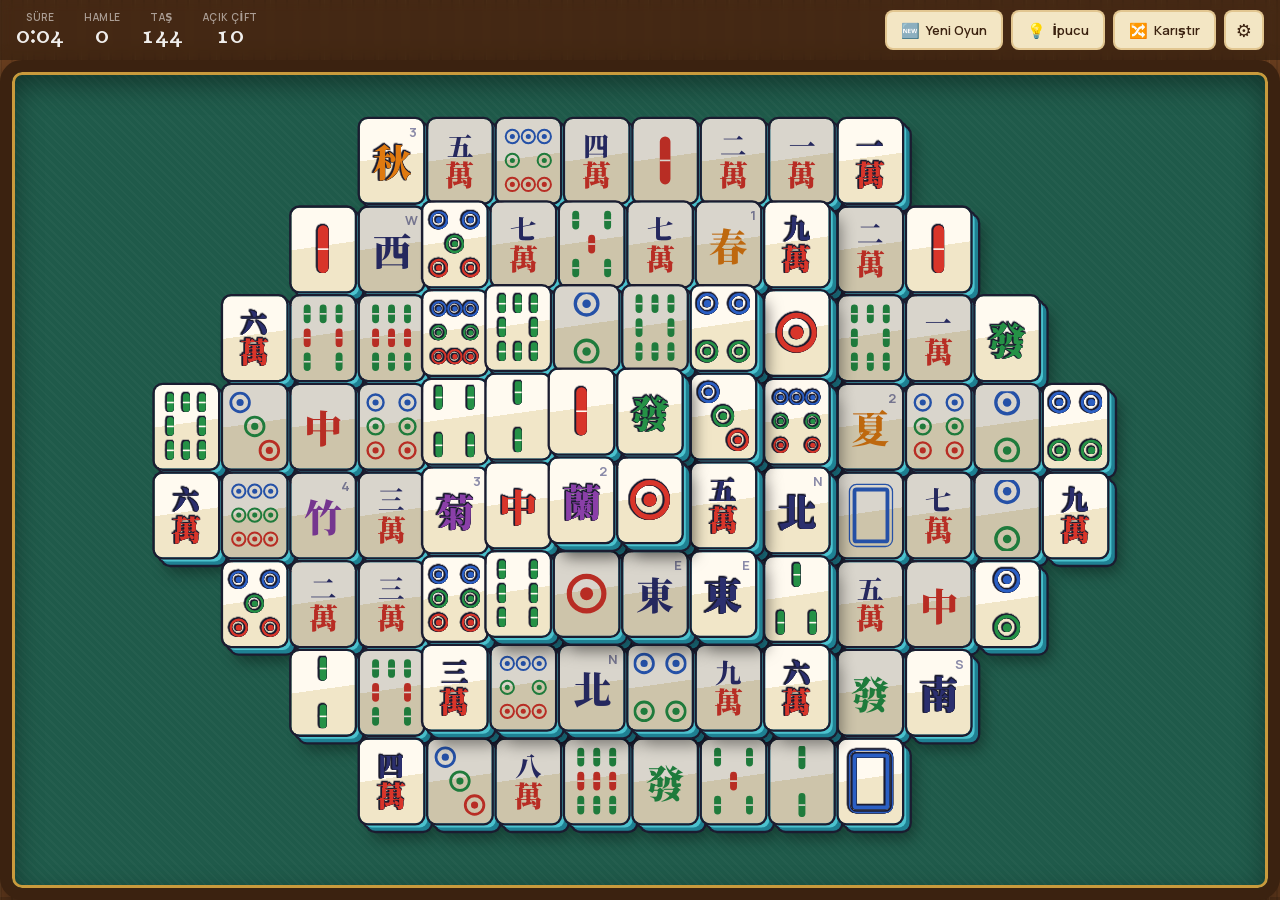
==== commit be2538f7: "Pre-publish: self-host fonts, add privacy page, update .gitignore - Self-host Young Serif and Manrop" ====
--- a/games/mahjong/index.html
+++ b/games/mahjong/index.html
@@ -4,9 +4,7 @@
     <meta charset="UTF-8">
     <meta name="viewport" content="width=device-width, initial-scale=1.0">
     <title>Mahjong Solitaire</title>
-    <link rel="preconnect" href="https://fonts.googleapis.com">
-    <link rel="preconnect" href="https://fonts.gstatic.com" crossorigin>
-    <link href="https://fonts.googleapis.com/css2?family=Young+Serif&family=Manrope:wght@400;500;700&display=swap" rel="stylesheet">
+    <link rel="stylesheet" href="../../fonts/fonts.css">
     <link rel="stylesheet" href="https://fonts.googleapis.com/css2?family=Noto+Serif+TC:wght@700;900&text=一二三四五六七八九十萬東南西北中發梅蘭菊竹春夏秋冬麻將龍示洗新&display=swap">
     <link rel="stylesheet" href="mahjong-table-themes.css">
     <link rel="stylesheet" href="style.css">
--- a/fonts/fonts.css
+++ b/fonts/fonts.css
@@ -0,0 +1,40 @@
+@font-face {
+  font-family: 'Young Serif';
+  font-style: normal;
+  font-weight: 400;
+  font-display: swap;
+  src: url(young-serif-latin.woff2) format('woff2');
+  unicode-range: U+0000-00FF, U+0131, U+0152-0153, U+02BB-02BC, U+02C6, U+02DA, U+02DC, U+0304, U+0308, U+0329, U+2000-206F, U+20AC, U+2122, U+2191, U+2193, U+2212, U+2215, U+FEFF, U+FFFD;
+}
+@font-face {
+  font-family: 'Manrope';
+  font-style: normal;
+  font-weight: 400;
+  font-display: swap;
+  src: url(manrope-latin.woff2) format('woff2');
+  unicode-range: U+0000-00FF, U+0131, U+0152-0153, U+02BB-02BC, U+02C6, U+02DA, U+02DC, U+0304, U+0308, U+0329, U+2000-206F, U+20AC, U+2122, U+2191, U+2193, U+2212, U+2215, U+FEFF, U+FFFD;
+}
+@font-face {
+  font-family: 'Manrope';
+  font-style: normal;
+  font-weight: 500;
+  font-display: swap;
+  src: url(manrope-latin.woff2) format('woff2');
+  unicode-range: U+0000-00FF, U+0131, U+0152-0153, U+02BB-02BC, U+02C6, U+02DA, U+02DC, U+0304, U+0308, U+0329, U+2000-206F, U+20AC, U+2122, U+2191, U+2193, U+2212, U+2215, U+FEFF, U+FFFD;
+}
+@font-face {
+  font-family: 'Manrope';
+  font-style: normal;
+  font-weight: 600;
+  font-display: swap;
+  src: url(manrope-latin.woff2) format('woff2');
+  unicode-range: U+0000-00FF, U+0131, U+0152-0153, U+02BB-02BC, U+02C6, U+02DA, U+02DC, U+0304, U+0308, U+0329, U+2000-206F, U+20AC, U+2122, U+2191, U+2193, U+2212, U+2215, U+FEFF, U+FFFD;
+}
+@font-face {
+  font-family: 'Manrope';
+  font-style: normal;
+  font-weight: 700;
+  font-display: swap;
+  src: url(manrope-latin.woff2) format('woff2');
+  unicode-range: U+0000-00FF, U+0131, U+0152-0153, U+02BB-02BC, U+02C6, U+02DA, U+02DC, U+0304, U+0308, U+0329, U+2000-206F, U+20AC, U+2122, U+2191, U+2193, U+2212, U+2215, U+FEFF, U+FFFD;
+}
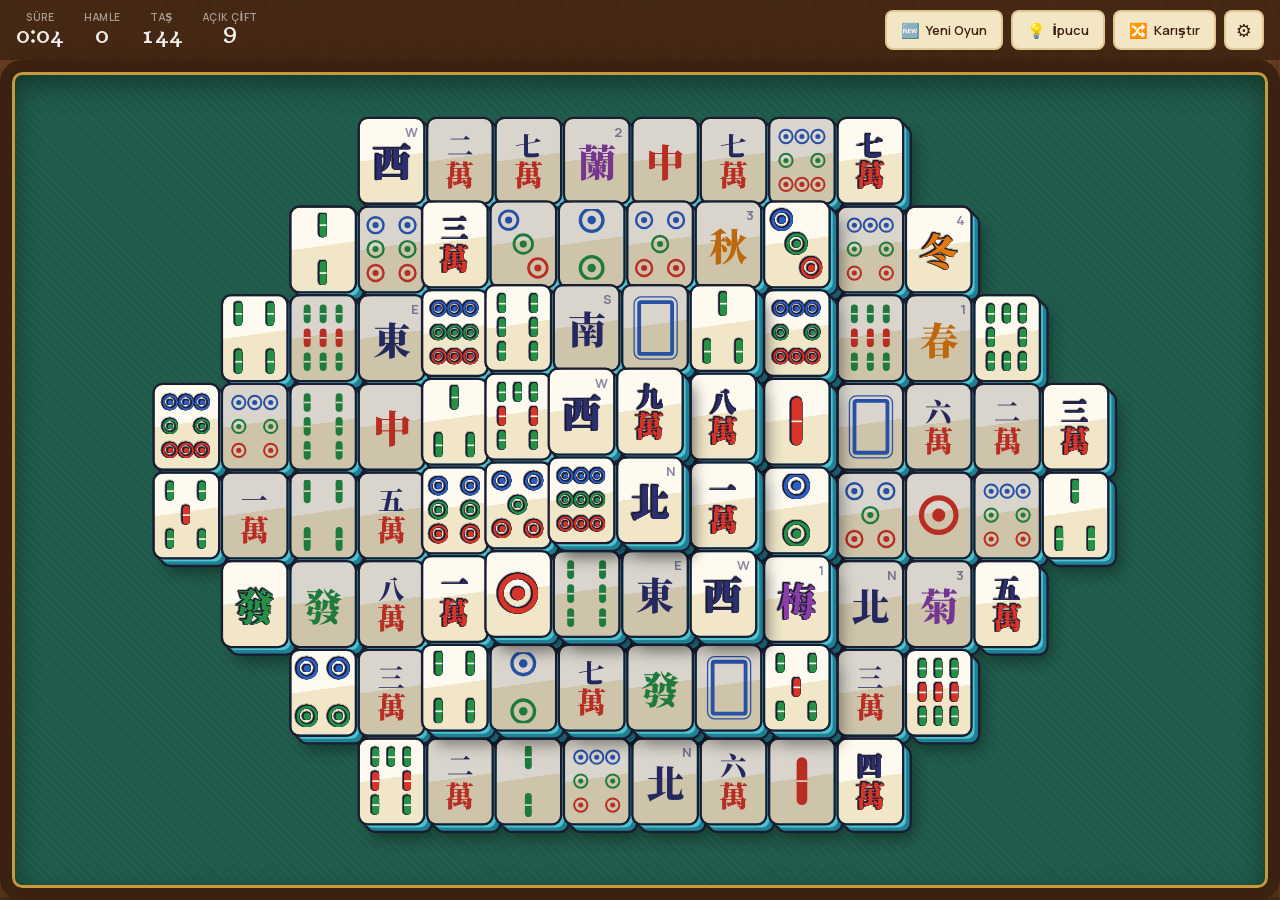
==== commit 3fcad49a: "Mobile responsive: all 4 games playable on iPhone 14 Pro (393x852) - Solitaire: card width scales wi" ====
--- a/games/mahjong/index.html
+++ b/games/mahjong/index.html
@@ -99,13 +99,6 @@
             </button>
         </div>
 
-        <!-- Rotate hint for portrait mobile -->
-        <div id="rotate-hint" class="hidden">
-            <span class="rotate-icon" aria-hidden="true">↻</span>
-            <span>Daha rahat oynamak için telefonu yan çevir</span>
-            <button id="dismiss-rotate" aria-label="Kapat">✕</button>
-        </div>
-
         <!-- Overlay (win/lose) -->
         <div id="overlay" class="hidden">
             <div id="overlay-content">
--- a/games/mahjong/style.css
+++ b/games/mahjong/style.css
@@ -591,54 +591,16 @@
     justify-content: center;
 }
 
-/* ---- Rotate Hint ---- */
-#rotate-hint {
-    position: absolute;
-    bottom: 70px;
-    left: 50%;
-    transform: translateX(-50%);
-    background: var(--mj-panel-bg, #1a1a2e);
-    border: 2px solid var(--mj-label, #d9b45a);
-    color: var(--mj-text, #ffd98a);
-    padding: 10px 18px;
-    border-radius: 10px;
-    font-family: var(--f-body);
-    font-size: 12px;
-    font-weight: 500;
-    display: flex;
-    align-items: center;
-    gap: 8px;
-    z-index: 40;
-    box-shadow: 0 4px 16px rgba(0,0,0,.3);
-    white-space: nowrap;
-}
-
-#rotate-hint.hidden {
-    display: none;
-}
-
-.rotate-icon {
-    font-size: 20px;
-}
-
-#dismiss-rotate {
-    background: none;
-    border: none;
-    color: inherit;
-    cursor: pointer;
-    font-size: 16px;
-    padding: 2px 4px;
-    opacity: .7;
-    margin-left: 4px;
-}
-#dismiss-rotate:hover {
-    opacity: 1;
-}
-
 /* ---- Mobile Responsive ---- */
 @media (max-width: 767px) {
+    :root {
+        --d: 4px;
+        --layer-shadow: .25;
+    }
+
     #top-bar {
-        padding: 8px 12px;
+        padding: 6px 10px;
+        gap: 8px;
     }
 
     #top-bar .actions {
@@ -646,50 +608,86 @@
     }
 
     .stats {
-        gap: 12px;
-        flex-wrap: wrap;
+        gap: 10px;
+        flex-wrap: nowrap;
         justify-content: center;
         width: 100%;
     }
 
     .stat-value {
-        font-size: 18px;
+        font-size: 16px;
     }
 
     .stat-label {
-        font-size: 9px;
+        font-size: 8px;
     }
 
     #bottom-bar {
         display: flex;
+        padding: 6px 10px;
+        gap: 6px;
+    }
+
+    #bottom-bar .action-btn {
+        min-height: 40px;
+        padding: 6px 10px;
+        font-size: 12px;
     }
 
     #btn-new-game {
         display: none;
     }
 
+    #board-wrapper {
+        padding: 4px;
+    }
+
     #settings-panel {
         top: auto;
-        bottom: 60px;
-        right: 12px;
+        bottom: 52px;
+        right: 10px;
+        min-width: 180px;
+        padding: 12px 14px;
     }
 
     #hint-toast {
-        bottom: 90px;
-    }
-
-    #rotate-hint {
-        bottom: 100px;
+        bottom: 56px;
+        font-size: 12px;
+        padding: 8px 16px;
+    }
+
+    #overlay-content {
+        padding: 24px 28px;
+    }
+
+    #overlay-title {
+        font-size: 22px;
+    }
+
+    #overlay-message {
+        font-size: 13px;
+    }
+
+    #overlay-stats .stat-val {
+        font-size: 20px;
     }
 }
 
 @media (max-width: 400px) {
+    :root {
+        --d: 3px;
+    }
+
     .stats {
-        gap: 8px;
+        gap: 6px;
     }
 
     .stat-value {
-        font-size: 16px;
+        font-size: 14px;
+    }
+
+    .stat-label {
+        font-size: 7px;
     }
 
     #bottom-bar .action-text {
@@ -697,7 +695,12 @@
     }
 
     #bottom-bar .action-btn {
-        padding: 8px 10px;
+        padding: 6px 8px;
+    }
+
+    #bottom-bar {
+        gap: 4px;
+        padding: 5px 8px;
     }
 }
 
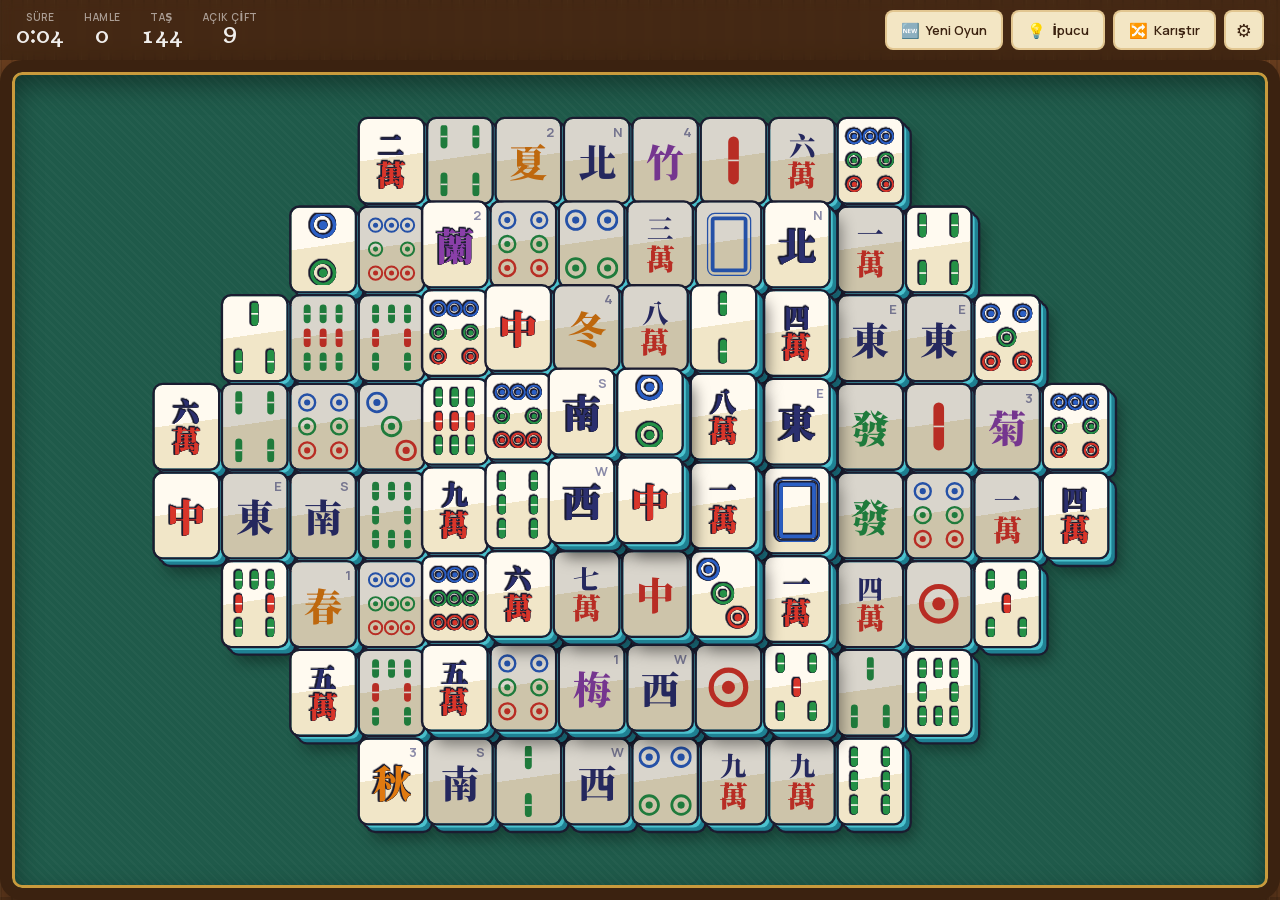
==== commit 042e5be5: "Add font preconnect hints and disable pinch-to-zoom - preconnect to fonts.googleapis.com/gstatic.com" ====
--- a/games/mahjong/index.html
+++ b/games/mahjong/index.html
@@ -2,9 +2,11 @@
 <html lang="tr">
 <head>
     <meta charset="UTF-8">
-    <meta name="viewport" content="width=device-width, initial-scale=1.0">
+    <meta name="viewport" content="width=device-width, initial-scale=1.0, maximum-scale=1, user-scalable=no">
     <title>Mahjong Solitaire</title>
     <link rel="stylesheet" href="../../fonts/fonts.css">
+    <link rel="preconnect" href="https://fonts.googleapis.com">
+    <link rel="preconnect" href="https://fonts.gstatic.com" crossorigin>
     <link rel="stylesheet" href="https://fonts.googleapis.com/css2?family=Noto+Serif+TC:wght@700;900&text=一二三四五六七八九十萬東南西北中發梅蘭菊竹春夏秋冬麻將龍示洗新&display=swap">
     <link rel="stylesheet" href="mahjong-table-themes.css">
     <link rel="stylesheet" href="style.css">
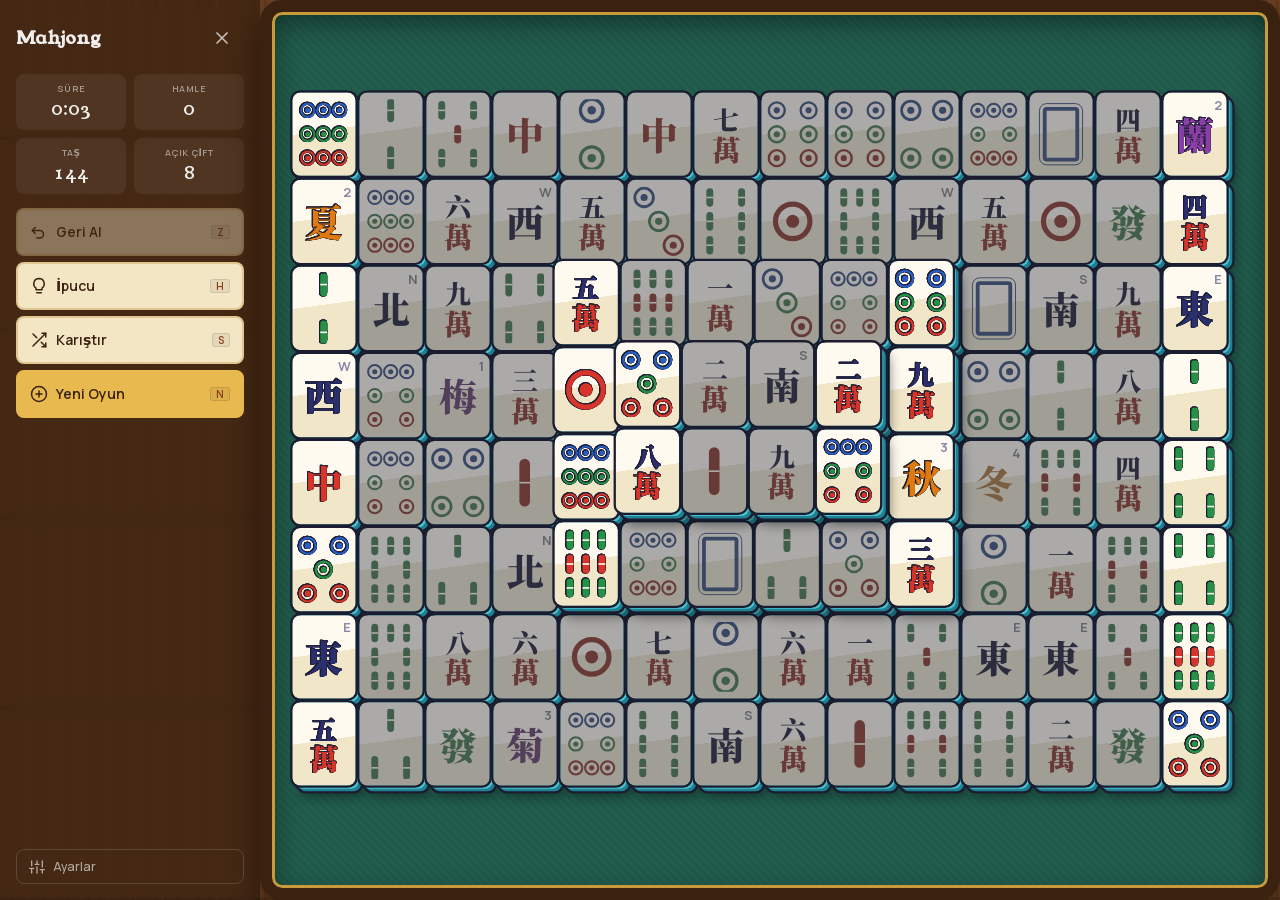
==== commit 4af1cf90: "Mahjong: responsive redesign + blocked/free tile visual states Rewrite layout to use aspect-ratio me" ====
--- a/games/mahjong/index.html
+++ b/games/mahjong/index.html
@@ -13,44 +13,97 @@
 </head>
 <body class="mj-table" data-table-theme="cay-evi" data-tiles="retro">
     <div id="game-container">
-        <!-- Top bar -->
-        <div id="top-bar">
-            <div class="stats">
-                <div class="stat-item">
-                    <span class="stat-label" data-i18n="timer">Süre</span>
-                    <span id="timer" class="stat-value">0:00</span>
-                </div>
-                <div class="stat-item">
-                    <span class="stat-label" data-i18n="moves">Hamle</span>
-                    <span id="move-counter" class="stat-value">0</span>
-                </div>
-                <div class="stat-item">
-                    <span class="stat-label" data-i18n="tiles">Taş</span>
-                    <span id="tiles-remaining" class="stat-value">144</span>
-                </div>
-                <div class="stat-item">
-                    <span class="stat-label" data-i18n="openPairs">Açık Çift</span>
-                    <span id="open-pairs" class="stat-value">0</span>
-                </div>
-            </div>
-            <div class="actions">
-                <button id="btn-new-game" class="action-btn" aria-label="Yeni Oyun">
-                    <span class="action-icon" aria-hidden="true">🆕</span>
-                    <span class="action-text" data-i18n="newGame">Yeni Oyun</span>
-                </button>
-                <button id="btn-hint" class="action-btn" aria-label="İpucu">
-                    <span class="action-icon" aria-hidden="true">💡</span>
-                    <span class="action-text" data-i18n="hint">İpucu</span>
-                </button>
-                <button id="btn-shuffle" class="action-btn" aria-label="Karıştır">
-                    <span class="action-icon" aria-hidden="true">🔀</span>
-                    <span class="action-text" data-i18n="shuffle">Karıştır</span>
-                </button>
-                <button id="btn-settings" class="action-btn action-btn--icon" aria-label="Ayarlar">⚙</button>
-            </div>
+        <!-- Rotate warning (phone landscape) -->
+        <div id="rotate-warning">
+            <svg width="48" height="48" viewBox="0 0 24 24" fill="none" stroke="currentColor" stroke-width="1.5" stroke-linecap="round"><rect x="7" y="2" width="10" height="20" rx="2"/><path d="M12 18h.01"/></svg>
+            <p>Daha iyi oynamak için<br>telefonunu dikey çevir</p>
         </div>
 
-        <!-- Settings panel (hidden by default) -->
+        <!-- PORTRAIT: Header -->
+        <header id="header">
+            <h1 class="hdr-title">Mahjong</h1>
+            <div class="hdr-right">
+                <button id="btn-settings-h" class="icon-btn" aria-label="Ayarlar">
+                    <svg viewBox="0 0 24 24"><path d="M4 21v-7m0-4V3m8 18v-9m0-4V3m8 18v-5m0-4V3M1 14h6M9 8h6M17 16h6"/></svg>
+                </button>
+                <button id="btn-close" class="icon-btn" aria-label="Kapat">
+                    <svg viewBox="0 0 24 24"><path d="M18 6L6 18M6 6l12 12"/></svg>
+                </button>
+            </div>
+        </header>
+
+        <!-- PORTRAIT: Stat strip -->
+        <div id="stat-strip">
+            <div class="sc"><span class="sc-label" data-i18n="timer">Süre</span><span class="sc-val" id="timer">0:00</span></div>
+            <div class="sc"><span class="sc-label" data-i18n="moves">Hamle</span><span class="sc-val" id="move-counter">0</span></div>
+            <div class="sc"><span class="sc-label" data-i18n="tiles">Taş</span><span class="sc-val" id="tiles-remaining">0</span></div>
+            <div class="sc"><span class="sc-label" data-i18n="openPairs">Açık Çift</span><span class="sc-val" id="open-pairs">0</span></div>
+        </div>
+
+        <!-- LANDSCAPE: Side panel -->
+        <aside id="side-panel">
+            <div class="sp-head">
+                <h1 class="sp-title">Mahjong</h1>
+                <button id="btn-close-s" class="icon-btn" aria-label="Kapat">
+                    <svg viewBox="0 0 24 24"><path d="M18 6L6 18M6 6l12 12"/></svg>
+                </button>
+            </div>
+            <div class="sp-stats">
+                <div class="sc"><span class="sc-label">Süre</span><span class="sc-val" id="timer-s">0:00</span></div>
+                <div class="sc"><span class="sc-label">Hamle</span><span class="sc-val" id="moves-s">0</span></div>
+                <div class="sc"><span class="sc-label">Taş</span><span class="sc-val" id="tiles-s">0</span></div>
+                <div class="sc"><span class="sc-label">Açık Çift</span><span class="sc-val" id="pairs-s">0</span></div>
+            </div>
+            <div class="sp-actions">
+                <button class="sp-btn" id="btn-undo-s">
+                    <svg viewBox="0 0 24 24"><path d="M3 10h10a5 5 0 010 10h-4"/><path d="M7 6L3 10l4 4"/></svg>
+                    <span>Geri Al</span><kbd>Z</kbd>
+                </button>
+                <button class="sp-btn" id="btn-hint-s">
+                    <svg viewBox="0 0 24 24"><path d="M12 2a7 7 0 00-4 12.7V17h8v-2.3A7 7 0 0012 2z"/><path d="M9 21h6"/></svg>
+                    <span data-i18n="hint">İpucu</span><kbd>H</kbd>
+                </button>
+                <button class="sp-btn" id="btn-shuffle-s">
+                    <svg viewBox="0 0 24 24"><path d="M16 3h5v5"/><path d="M4 20L21 3M21 16v5h-5"/><path d="M15 15l6 6M4 4l5 5"/></svg>
+                    <span data-i18n="shuffle">Karıştır</span><kbd>S</kbd>
+                </button>
+                <button class="sp-btn sp-btn--primary" id="btn-new-s">
+                    <svg viewBox="0 0 24 24"><circle cx="12" cy="12" r="10"/><path d="M12 8v8M8 12h8"/></svg>
+                    <span data-i18n="newGame">Yeni Oyun</span><kbd>N</kbd>
+                </button>
+            </div>
+            <button class="sp-settings" id="btn-settings-s">
+                <svg viewBox="0 0 24 24"><path d="M4 21v-7m0-4V3m8 18v-9m0-4V3m8 18v-5m0-4V3M1 14h6M9 8h6M17 16h6"/></svg>
+                <span data-i18n="settings">Ayarlar</span>
+            </button>
+        </aside>
+
+        <!-- Board area (carpet) -->
+        <div id="board-wrapper" class="mj-mat">
+            <div id="board"></div>
+        </div>
+
+        <!-- PORTRAIT: Bottom action bar -->
+        <div id="bottom-bar">
+            <button class="bar-btn" id="btn-undo">
+                <svg viewBox="0 0 24 24"><path d="M3 10h10a5 5 0 010 10h-4"/><path d="M7 6L3 10l4 4"/></svg>
+                <span>Geri Al</span>
+            </button>
+            <button class="bar-btn" id="btn-hint">
+                <svg viewBox="0 0 24 24"><path d="M12 2a7 7 0 00-4 12.7V17h8v-2.3A7 7 0 0012 2z"/><path d="M9 21h6"/></svg>
+                <span data-i18n="hint">İpucu</span>
+            </button>
+            <button class="bar-btn" id="btn-shuffle">
+                <svg viewBox="0 0 24 24"><path d="M16 3h5v5"/><path d="M4 20L21 3M21 16v5h-5"/><path d="M15 15l6 6M4 4l5 5"/></svg>
+                <span data-i18n="shuffle">Karıştır</span>
+            </button>
+            <button class="bar-btn bar-btn--primary" id="btn-new">
+                <svg viewBox="0 0 24 24"><circle cx="12" cy="12" r="10"/><path d="M12 8v8M8 12h8"/></svg>
+                <span data-i18n="newGame">Yeni Oyun</span>
+            </button>
+        </div>
+
+        <!-- Settings panel -->
         <div id="settings-panel" class="hidden">
             <div class="settings-section">
                 <span class="settings-label" data-i18n="difficulty">Zorluk</span>
@@ -79,29 +132,18 @@
             </div>
         </div>
 
-        <!-- Board area (felt) -->
-        <div id="board-wrapper" class="mj-mat">
-            <div id="board"></div>
+        <!-- Confirm dialog -->
+        <div id="confirm-overlay" class="hidden">
+            <div class="confirm-box">
+                <p id="confirm-msg"></p>
+                <div class="confirm-btns">
+                    <button id="confirm-no">Vazgeç</button>
+                    <button id="confirm-yes" class="confirm-yes">Evet</button>
+                </div>
+            </div>
         </div>
 
-        <!-- Mobile bottom bar -->
-        <div id="bottom-bar">
-            <button id="btn-hint-mobile" class="action-btn" aria-label="İpucu">
-                <span class="action-icon" aria-hidden="true">💡</span>
-                <span class="action-text" data-i18n="hint">İpucu</span>
-            </button>
-            <button id="btn-shuffle-mobile" class="action-btn" aria-label="Karıştır">
-                <span class="action-icon" aria-hidden="true">🔀</span>
-                <span class="action-text" data-i18n="shuffle">Karıştır</span>
-            </button>
-            <button id="btn-settings-mobile" class="action-btn action-btn--icon" aria-label="Ayarlar">⚙</button>
-            <button id="btn-new-mobile" class="action-btn" aria-label="Yeni Oyun">
-                <span class="action-icon" aria-hidden="true">🆕</span>
-                <span class="action-text" data-i18n="newGame">Yeni Oyun</span>
-            </button>
-        </div>
-
-        <!-- Overlay (win/lose) -->
+        <!-- Win/Lose overlay -->
         <div id="overlay" class="hidden">
             <div id="overlay-content">
                 <h2 id="overlay-title"></h2>
--- a/games/mahjong/style.css
+++ b/games/mahjong/style.css
@@ -10,7 +10,7 @@
 }
 
 :root {
-    /* Tile sizing */
+    /* Tile sizing — updated dynamically by JS */
     --w: 52px;
     --h: 68px;
     --d: 6px;
@@ -100,6 +100,7 @@
 #game-container {
     width: 100%;
     height: 100vh;
+    height: 100dvh;
     display: flex;
     flex-direction: column;
     overflow: hidden;
@@ -107,197 +108,113 @@
     z-index: 1;
 }
 
-/* ---- Top Bar ---- */
-#top-bar {
-    display: flex;
+/* ---- SVG Icon Base ---- */
+.icon-btn svg,
+.bar-btn svg,
+.sp-btn svg,
+.sp-settings svg {
+    width: 20px;
+    height: 20px;
+    fill: none;
+    stroke: currentColor;
+    stroke-width: 2;
+    stroke-linecap: round;
+    stroke-linejoin: round;
+    flex-shrink: 0;
+}
+
+/* ---- Rotate Warning (phone landscape) ---- */
+#rotate-warning {
+    display: none;
+    position: fixed;
+    inset: 0;
+    z-index: 200;
+    flex-direction: column;
+    align-items: center;
+    justify-content: center;
+    gap: 16px;
+    background: rgba(0,0,0,.88);
+    color: #fff;
+    font-family: var(--f-body);
+    font-size: 16px;
+    text-align: center;
+    line-height: 1.5;
+}
+#rotate-warning svg { opacity: .7; }
+
+/* ============================================
+   PORTRAIT layout (default — width < height)
+   ============================================ */
+
+/* Header row */
+#header {
+    display: flex;
+    align-items: center;
     justify-content: space-between;
-    align-items: center;
-    padding: 10px 16px;
+    padding: 6px 12px;
+    height: 48px;
     flex-shrink: 0;
     z-index: 20;
-    gap: 12px;
     background: rgba(0,0,0,.35);
     backdrop-filter: blur(6px);
     -webkit-backdrop-filter: blur(6px);
 }
-
-.stats {
-    display: flex;
-    gap: 20px;
-    align-items: center;
-}
-
-.stat-item {
+.hdr-title {
+    font-family: var(--f-heading);
+    font-size: 18px;
+    font-weight: 700;
+    color: rgba(255,255,255,.92);
+}
+.hdr-right { display: flex; gap: 4px; }
+.icon-btn {
+    width: 44px;
+    height: 44px;
+    display: grid;
+    place-items: center;
+    background: transparent;
+    border: 0;
+    border-radius: 8px;
+    color: rgba(255,255,255,.7);
+    cursor: pointer;
+    transition: background .15s;
+}
+.icon-btn:hover { background: rgba(255,255,255,.1); }
+
+/* 4-column stat strip */
+#stat-strip {
+    display: grid;
+    grid-template-columns: repeat(4, 1fr);
+    gap: 1px;
+    flex-shrink: 0;
+    background: rgba(0,0,0,.25);
+    backdrop-filter: blur(4px);
+    -webkit-backdrop-filter: blur(4px);
+    padding: 6px 12px;
+}
+.sc {
     display: flex;
     flex-direction: column;
     align-items: center;
     gap: 1px;
 }
-
-.stat-label {
-    font-family: var(--f-body);
-    font-size: 10px;
+.sc-label {
+    font-size: 9px;
     font-weight: 600;
-    color: rgba(255,255,255,.55);
-    letter-spacing: 0.5px;
+    color: rgba(255,255,255,.5);
     text-transform: uppercase;
-    line-height: 1.2;
-}
-
-.stat-value {
+    letter-spacing: .5px;
+}
+.sc-val {
     font-family: var(--f-heading);
-    font-size: 22px;
+    font-size: 18px;
     font-variant-numeric: tabular-nums;
     color: rgba(255,255,255,.92);
-    line-height: 1.1;
-}
-
-.actions {
-    display: flex;
-    gap: 8px;
-    align-items: center;
-}
-
-/* ---- Action Buttons ---- */
-.action-btn {
-    display: flex;
-    align-items: center;
-    gap: 6px;
-    padding: 8px 14px;
-    height: 40px;
-    font-family: var(--f-body);
-    font-size: 13px;
-    font-weight: 600;
-    background: var(--mj-panel-bg, #f3e6c4);
-    border: 2px solid rgba(210,167,94,.5);
-    border-radius: 8px;
-    cursor: pointer;
-    color: var(--mj-text, #3b2210);
-    transition: transform .1s, box-shadow .1s, background .15s, border-color .15s;
-    white-space: nowrap;
-    line-height: 1;
-}
-
-.action-btn:hover {
-    border-color: var(--brass);
-    box-shadow: 0 2px 8px rgba(210,167,94,.25);
-}
-
-.action-btn:active {
-    transform: translateY(1px);
-}
-
-.action-btn--icon {
-    padding: 8px 10px;
-    font-size: 18px;
-}
-
-.action-icon {
-    font-size: 15px;
-    line-height: 1;
-}
-
-.action-text {
-    line-height: 1;
-}
-
-/* Shuffle button glow when no open pairs */
-.action-btn.glow {
-    animation: brassGlow 1.5s ease-in-out infinite alternate;
-}
-
-@keyframes brassGlow {
-    from { box-shadow: 0 0 0 0 rgba(210,167,94,0); }
-    to { box-shadow: 0 0 14px 3px rgba(210,167,94,.55); border-color: var(--brass); }
-}
-
-/* ---- Settings Panel ---- */
-#settings-panel {
-    position: absolute;
-    top: 54px;
-    right: 16px;
-    z-index: 30;
-    background: var(--mj-panel-bg, #f3e6c4);
-    border: var(--mj-panel-border, 3px solid #3b2210);
-    border-radius: var(--mj-panel-radius, 10px);
-    box-shadow: var(--mj-panel-shadow, 0 5px 0 #3b2210), 0 12px 36px rgba(0,0,0,.3);
-    padding: 16px 18px;
-    min-width: 210px;
-}
-
-#settings-panel.hidden {
-    display: none;
-}
-
-.settings-section {
-    margin-bottom: 14px;
-}
-.settings-section:last-child {
-    margin-bottom: 0;
-}
-
-.settings-label {
-    font-family: var(--f-body);
-    font-size: 10px;
-    font-weight: 700;
-    text-transform: uppercase;
-    letter-spacing: 0.5px;
-    color: var(--mj-label, #8a3b1c);
-    margin-bottom: 8px;
-    display: block;
-}
-
-.settings-row {
-    display: flex;
-    gap: 6px;
-}
-
-/* ---- Difficulty Picker ---- */
-.diff-btn {
-    flex: 1;
-    padding: 7px 6px;
-    font-family: var(--f-body);
-    font-size: 12px;
-    font-weight: 600;
-    letter-spacing: 0.3px;
-    border: 2px solid var(--mj-swatch-border, #3b2210);
-    border-radius: 6px;
-    cursor: pointer;
-    background: transparent;
-    color: var(--mj-text, #3b2210);
-    transition: transform 0.1s, box-shadow 0.1s, background 0.15s;
-}
-
-.diff-btn:hover {
-    background: rgba(210,167,94,.12);
-}
-
-.diff-btn.is-active {
-    background: rgba(210,167,94,.2);
-    border-color: var(--mj-swatch-active, #b5301f);
-    box-shadow: 0 0 0 2px var(--mj-swatch-active, #b5301f);
-}
-
-/* ---- Table Theme Picker ---- */
-.table-theme-btn {
-    width: 32px; height: 32px; padding: 0;
-    border-radius: 6px;
-    border: 2px solid var(--mj-swatch-border, #3b2210);
-    cursor: pointer;
-    font-size: 16px;
-    background: var(--mj-panel-bg, #f3e6c4);
-    display: grid;
-    place-items: center;
-    transition: transform .1s;
-}
-.table-theme-btn:hover {
-    transform: scale(1.08);
-}
-.table-theme-btn.is-active {
-    box-shadow: 0 0 0 3px var(--mj-swatch-active, #b5301f);
-}
-
-/* ---- Board Area ---- */
+}
+
+/* Side panel hidden in portrait */
+#side-panel { display: none; }
+
+/* Board area */
 #board-wrapper {
     flex: 1;
     overflow: hidden;
@@ -305,12 +222,201 @@
     padding: var(--mj-mat-pad, 10px);
     min-height: 0;
 }
-
 #board {
     position: absolute;
     transform: scale(var(--board-scale));
     transform-origin: 0 0;
     transition: transform 0.3s ease;
+}
+
+/* Bottom action bar */
+#bottom-bar {
+    display: grid;
+    grid-template-columns: repeat(4, 1fr);
+    gap: 6px;
+    padding: 6px 8px;
+    padding-bottom: max(6px, env(safe-area-inset-bottom));
+    flex-shrink: 0;
+    z-index: 20;
+    background: rgba(0,0,0,.35);
+    backdrop-filter: blur(6px);
+    -webkit-backdrop-filter: blur(6px);
+}
+.bar-btn {
+    display: flex;
+    flex-direction: column;
+    align-items: center;
+    justify-content: center;
+    gap: 4px;
+    height: 58px;
+    min-width: 44px;
+    background: var(--mj-panel-bg, #f3e6c4);
+    border: 2px solid rgba(210,167,94,.5);
+    border-radius: 8px;
+    color: var(--mj-text, #3b2210);
+    font-family: var(--f-body);
+    font-size: 11px;
+    font-weight: 600;
+    cursor: pointer;
+    transition: transform .1s, border-color .15s;
+    line-height: 1;
+}
+.bar-btn:hover { border-color: var(--brass); }
+.bar-btn:active { transform: translateY(1px); }
+.bar-btn--primary {
+    background: var(--gold);
+    border-color: var(--gold);
+    color: #3b2210;
+}
+.bar-btn svg { width: 22px; height: 22px; }
+
+/* Disabled state for undo */
+.bar-btn:disabled,
+.sp-btn:disabled {
+    opacity: .4;
+    pointer-events: none;
+}
+
+/* Glow animation (shuffle when stuck) */
+.bar-btn.glow,
+.sp-btn.glow {
+    animation: brassGlow 1.5s ease-in-out infinite alternate;
+}
+
+@keyframes brassGlow {
+    from { box-shadow: 0 0 0 0 rgba(210,167,94,0); }
+    to { box-shadow: 0 0 14px 3px rgba(210,167,94,.55); border-color: var(--brass); }
+}
+
+/* ============================================
+   LANDSCAPE layout (width >= height)
+   ============================================ */
+@media (min-aspect-ratio: 1/1) {
+    #game-container { flex-direction: row; }
+    #header { display: none; }
+    #stat-strip { display: none; }
+    #bottom-bar { display: none; }
+
+    #side-panel {
+        display: flex;
+        flex-direction: column;
+        width: 220px;
+        flex-shrink: 0;
+        padding: 12px;
+        gap: 12px;
+        background: rgba(0,0,0,.35);
+        backdrop-filter: blur(6px);
+        -webkit-backdrop-filter: blur(6px);
+        z-index: 20;
+    }
+    .sp-head {
+        display: flex;
+        align-items: center;
+        justify-content: space-between;
+    }
+    .sp-title {
+        font-family: var(--f-heading);
+        font-size: 18px;
+        font-weight: 700;
+        color: rgba(255,255,255,.92);
+    }
+    .sp-stats {
+        display: grid;
+        grid-template-columns: 1fr 1fr;
+        gap: 8px;
+    }
+    .sp-stats .sc {
+        background: rgba(255,255,255,.06);
+        border-radius: 8px;
+        padding: 8px 6px;
+    }
+    .sp-actions {
+        display: flex;
+        flex-direction: column;
+        gap: 6px;
+        flex: 1;
+    }
+    .sp-btn {
+        display: flex;
+        align-items: center;
+        gap: 8px;
+        height: 44px;
+        padding: 0 12px;
+        background: var(--mj-panel-bg, #f3e6c4);
+        border: 2px solid rgba(210,167,94,.5);
+        border-radius: 8px;
+        color: var(--mj-text, #3b2210);
+        font-family: var(--f-body);
+        font-size: 13px;
+        font-weight: 600;
+        cursor: pointer;
+        transition: transform .1s, border-color .15s;
+        line-height: 1;
+    }
+    .sp-btn:hover { border-color: var(--brass); }
+    .sp-btn:active { transform: translateY(1px); }
+    .sp-btn--primary {
+        background: var(--gold);
+        border-color: var(--gold);
+    }
+    .sp-btn kbd {
+        margin-left: auto;
+        font-family: var(--f-body);
+        font-size: 10px;
+        font-weight: 600;
+        color: var(--mj-label, rgba(210,167,94,.7));
+        background: rgba(0,0,0,.06);
+        border: 1px solid rgba(0,0,0,.1);
+        border-radius: 3px;
+        padding: 1px 5px;
+    }
+    .sp-btn svg { width: 18px; height: 18px; }
+
+    .sp-settings {
+        display: flex;
+        align-items: center;
+        gap: 8px;
+        padding: 8px 12px;
+        margin-top: auto;
+        background: transparent;
+        border: 1px solid rgba(255,255,255,.15);
+        border-radius: 8px;
+        color: rgba(255,255,255,.6);
+        font-family: var(--f-body);
+        font-size: 12px;
+        font-weight: 500;
+        cursor: pointer;
+        transition: color .15s, border-color .15s;
+    }
+    .sp-settings:hover {
+        color: rgba(255,255,255,.9);
+        border-color: rgba(255,255,255,.3);
+    }
+    .sp-settings svg { width: 16px; height: 16px; }
+
+    /* Board padding inside landscape */
+    #board-wrapper { padding: 6px; }
+
+    /* Settings panel position in landscape */
+    #settings-panel {
+        top: auto;
+        bottom: 16px;
+        left: 232px;
+        right: auto;
+    }
+}
+
+/* Desktop: wider panel */
+@media (min-aspect-ratio: 1/1) and (min-width: 1280px) {
+    #side-panel { width: 260px; padding: 16px; gap: 14px; }
+    .sp-btn { height: 48px; font-size: 14px; }
+    #settings-panel { left: 272px; }
+}
+
+/* Phone landscape: show rotate warning, hide game */
+@media (orientation: landscape) and (max-height: 500px) and (pointer: coarse) {
+    #rotate-warning { display: flex; }
+    #header, #stat-strip, #side-panel, #board-wrapper, #bottom-bar { display: none !important; }
 }
 
 /* ---- Tiles ---- */
@@ -362,29 +468,77 @@
 .white { width: 58%; height: 66%; border: calc(var(--w)*.06) solid var(--blu); border-radius: calc(var(--w)*.06); box-sizing: border-box; outline: calc(var(--w)*.025) solid var(--blu); outline-offset: calc(var(--w)*.05); }
 
 /* ---- Tile States ---- */
-.tile.blocked { cursor: default; }
-.tile.blocked .face { filter: var(--blocked); }
-
-.tile:not(.blocked):not(.selected):hover {
-    filter: brightness(1.08);
-    transform: translate(var(--tx), var(--ty)) translate(-1px, -1px);
+.tile.blocked { cursor: default; pointer-events: auto; }
+.tile.blocked .face { filter: brightness(0.7) saturate(0.45) contrast(0.9); }
+
+@media (hover: hover) {
+    .tile:not(.blocked):not(.selected):hover {
+        filter: brightness(1.08);
+        cursor: pointer;
+        transform: translate(var(--tx), var(--ty)) translateY(-2px);
+    }
 }
 
 .tile.selected {
-    transform: translate(var(--tx), var(--ty)) translateY(-2px);
+    transform: translate(var(--tx), var(--ty)) translate(-4px, -10px);
 }
 .tile.selected .face {
-    box-shadow: inset 0 0 0 3px var(--brass);
-    background: var(--tf-hint);
+    box-shadow: inset 0 0 0 4px #e8b94f;
+    background: #fff3c4;
 }
 
 .tile.hint .face {
-    animation: hintPulse 1.5s ease-in-out infinite alternate;
-}
-
-@keyframes hintPulse {
-    from { box-shadow: inset 0 0 0 2px transparent; }
-    to { box-shadow: inset 0 0 0 3px var(--brass), 0 0 10px rgba(210,167,94,.4); background: var(--tf-hint); }
+    animation: hintBlink .5s ease-in-out 3;
+}
+
+@keyframes hintBlink {
+    0%, 100% { box-shadow: none; }
+    50% { box-shadow: 0 0 0 5px rgba(232,185,79,.6), 0 0 28px 6px rgba(232,185,79,.55); }
+}
+
+/* Blocked tile shake feedback */
+.tile.is-blocked-feedback {
+    animation: tileShake .25s ease-in-out;
+}
+
+@keyframes tileShake {
+    0%, 100% { transform: translate(var(--tx), var(--ty)); }
+    25% { transform: translate(var(--tx), var(--ty)) translateX(-4px); }
+    50% { transform: translate(var(--tx), var(--ty)) translateX(4px); }
+    75% { transform: translate(var(--tx), var(--ty)) translateX(-4px); }
+}
+
+/* Lock badge on blocked tile click */
+.lock-badge {
+    position: absolute;
+    top: -6px;
+    right: -6px;
+    width: 20px;
+    height: 20px;
+    background: #3b2210;
+    border-radius: 50%;
+    display: flex;
+    align-items: center;
+    justify-content: center;
+    z-index: 10;
+    animation: badgeFade .6s ease-out forwards;
+    pointer-events: none;
+}
+.lock-badge svg {
+    width: 12px;
+    height: 12px;
+    fill: none;
+    stroke: #d2a75e;
+    stroke-width: 2;
+    stroke-linecap: round;
+    stroke-linejoin: round;
+}
+
+@keyframes badgeFade {
+    0% { opacity: 0; transform: scale(0.5); }
+    20% { opacity: 1; transform: scale(1); }
+    80% { opacity: 1; }
+    100% { opacity: 0; }
 }
 
 /* ---- Tile Animations ---- */
@@ -440,7 +594,94 @@
     100% { transform: translate(var(--tx), var(--ty)) scale(1); }
 }
 
-/* ---- New Game Button (desktop, bottom-right) ---- */
+/* ---- Settings Panel ---- */
+#settings-panel {
+    position: absolute;
+    top: 54px;
+    right: 16px;
+    z-index: 30;
+    background: var(--mj-panel-bg, #f3e6c4);
+    border: var(--mj-panel-border, 3px solid #3b2210);
+    border-radius: var(--mj-panel-radius, 10px);
+    box-shadow: var(--mj-panel-shadow, 0 5px 0 #3b2210), 0 12px 36px rgba(0,0,0,.3);
+    padding: 16px 18px;
+    min-width: 210px;
+    max-width: 280px;
+}
+
+#settings-panel.hidden {
+    display: none;
+}
+
+.settings-section {
+    margin-bottom: 14px;
+}
+.settings-section:last-child {
+    margin-bottom: 0;
+}
+
+.settings-label {
+    font-family: var(--f-body);
+    font-size: 10px;
+    font-weight: 700;
+    text-transform: uppercase;
+    letter-spacing: 0.5px;
+    color: var(--mj-label, #8a3b1c);
+    margin-bottom: 8px;
+    display: block;
+}
+
+.settings-row {
+    display: flex;
+    gap: 6px;
+}
+
+/* ---- Difficulty Picker ---- */
+.diff-btn {
+    flex: 1;
+    padding: 7px 6px;
+    font-family: var(--f-body);
+    font-size: 12px;
+    font-weight: 600;
+    letter-spacing: 0.3px;
+    border: 2px solid var(--mj-swatch-border, #3b2210);
+    border-radius: 6px;
+    cursor: pointer;
+    background: transparent;
+    color: var(--mj-text, #3b2210);
+    transition: transform 0.1s, box-shadow 0.1s, background 0.15s;
+}
+
+.diff-btn:hover {
+    background: rgba(210,167,94,.12);
+}
+
+.diff-btn.is-active {
+    background: rgba(210,167,94,.2);
+    border-color: var(--mj-swatch-active, #b5301f);
+    box-shadow: 0 0 0 2px var(--mj-swatch-active, #b5301f);
+}
+
+/* ---- Table Theme Picker ---- */
+.table-theme-btn {
+    width: 32px; height: 32px; padding: 0;
+    border-radius: 6px;
+    border: 2px solid var(--mj-swatch-border, #3b2210);
+    cursor: pointer;
+    font-size: 16px;
+    background: var(--mj-panel-bg, #f3e6c4);
+    display: grid;
+    place-items: center;
+    transition: transform .1s;
+}
+.table-theme-btn:hover {
+    transform: scale(1.08);
+}
+.table-theme-btn.is-active {
+    box-shadow: 0 0 0 3px var(--mj-swatch-active, #b5301f);
+}
+
+/* ---- New Game Button (overlay) ---- */
 .new-game-btn {
     font-family: var(--f-body);
     font-size: 14px;
@@ -461,6 +702,58 @@
 
 .new-game-btn:active {
     transform: translateY(1px);
+}
+
+/* ---- Confirm Dialog ---- */
+#confirm-overlay {
+    position: fixed;
+    inset: 0;
+    z-index: 110;
+    display: flex;
+    align-items: center;
+    justify-content: center;
+    background: rgba(0,0,0,.5);
+}
+#confirm-overlay.hidden { display: none; }
+
+.confirm-box {
+    background: var(--mj-panel-bg, #f3e6c4);
+    border: var(--mj-panel-border, 3px solid #3b2210);
+    border-radius: 10px;
+    padding: 20px 24px;
+    text-align: center;
+    max-width: 300px;
+    width: 90%;
+    box-shadow: 0 6px 20px rgba(0,0,0,.3);
+    color: var(--mj-text, #3b2210);
+}
+.confirm-box p {
+    margin: 0 0 16px;
+    font-size: 14px;
+    font-weight: 500;
+    font-family: var(--f-body);
+}
+.confirm-btns {
+    display: flex;
+    gap: 8px;
+}
+.confirm-btns button {
+    flex: 1;
+    padding: 10px 16px;
+    font-family: var(--f-body);
+    font-size: 13px;
+    font-weight: 600;
+    border-radius: 8px;
+    cursor: pointer;
+    border: 2px solid rgba(210,167,94,.5);
+    background: var(--mj-panel-bg, #f3e6c4);
+    color: var(--mj-text, #3b2210);
+    transition: transform .1s;
+}
+.confirm-btns button:active { transform: translateY(1px); }
+.confirm-yes {
+    background: var(--gold) !important;
+    border-color: var(--gold) !important;
 }
 
 /* ---- Overlay ---- */
@@ -552,7 +845,7 @@
 /* ---- Toast ---- */
 #hint-toast {
     position: absolute;
-    bottom: 60px;
+    bottom: 80px;
     left: 50%;
     transform: translateX(-50%);
     background: var(--mj-panel-bg, #1a1a2e);
@@ -574,148 +867,40 @@
     pointer-events: none;
 }
 
-/* ---- Mobile Bottom Bar ---- */
-#bottom-bar {
-    display: none;
-    justify-content: center;
-    align-items: center;
-    gap: 8px;
-    padding: 8px 12px;
-    flex-shrink: 0;
-    z-index: 20;
-}
-
-#bottom-bar .action-btn {
-    min-width: 44px;
-    min-height: 44px;
-    justify-content: center;
-}
-
-/* ---- Mobile Responsive ---- */
-@media (max-width: 767px) {
-    :root {
-        --d: 4px;
-        --layer-shadow: .25;
-    }
-
-    #top-bar {
-        padding: 6px 10px;
-        gap: 8px;
-    }
-
-    #top-bar .actions {
-        display: none;
-    }
-
-    .stats {
-        gap: 10px;
-        flex-wrap: nowrap;
-        justify-content: center;
-        width: 100%;
-    }
-
-    .stat-value {
-        font-size: 16px;
-    }
-
-    .stat-label {
-        font-size: 8px;
-    }
-
-    #bottom-bar {
-        display: flex;
-        padding: 6px 10px;
-        gap: 6px;
-    }
-
-    #bottom-bar .action-btn {
-        min-height: 40px;
-        padding: 6px 10px;
-        font-size: 12px;
-    }
-
-    #btn-new-game {
-        display: none;
-    }
-
-    #board-wrapper {
-        padding: 4px;
-    }
-
-    #settings-panel {
-        top: auto;
-        bottom: 52px;
-        right: 10px;
-        min-width: 180px;
-        padding: 12px 14px;
-    }
-
-    #hint-toast {
-        bottom: 56px;
-        font-size: 12px;
-        padding: 8px 16px;
-    }
-
-    #overlay-content {
-        padding: 24px 28px;
-    }
-
-    #overlay-title {
-        font-size: 22px;
-    }
-
-    #overlay-message {
-        font-size: 13px;
-    }
-
-    #overlay-stats .stat-val {
-        font-size: 20px;
-    }
-}
-
-@media (max-width: 400px) {
-    :root {
-        --d: 3px;
-    }
-
-    .stats {
-        gap: 6px;
-    }
-
-    .stat-value {
-        font-size: 14px;
-    }
-
-    .stat-label {
-        font-size: 7px;
-    }
-
-    #bottom-bar .action-text {
-        display: none;
-    }
-
-    #bottom-bar .action-btn {
-        padding: 6px 8px;
-    }
-
-    #bottom-bar {
-        gap: 4px;
-        padding: 5px 8px;
-    }
-}
-
+/* ---- Portrait small-screen tweaks ---- */
+@media (max-aspect-ratio: 1/1) and (max-width: 400px) {
+    .sc-val { font-size: 15px; }
+    .bar-btn { height: 52px; font-size: 10px; }
+    .bar-btn svg { width: 20px; height: 20px; }
+    #bottom-bar { gap: 4px; padding: 4px 6px; }
+    #board-wrapper { padding: 4px; }
+}
+
+/* ---- Overlay mobile tweak ---- */
+@media (max-width: 500px) {
+    #overlay-content { padding: 24px 28px; }
+    #overlay-title { font-size: 22px; }
+    #overlay-message { font-size: 13px; }
+    #overlay-stats .stat-val { font-size: 20px; }
+}
+
+/* ---- Reduced Motion ---- */
 @media (prefers-reduced-motion: reduce) {
-    .action-btn,
+    .bar-btn,
+    .sp-btn,
     .new-game-btn,
     .tile {
         transition: none;
     }
     .tile.hint .face {
         animation: none;
-        box-shadow: inset 0 0 0 3px var(--brass);
-        background: var(--tf-hint);
-    }
-    .action-btn.glow {
+        box-shadow: 0 0 0 5px rgba(232,185,79,.6), 0 0 28px 6px rgba(232,185,79,.55);
+    }
+    .tile.is-blocked-feedback {
+        animation: none;
+    }
+    .bar-btn.glow,
+    .sp-btn.glow {
         animation: none;
         box-shadow: 0 0 10px 2px rgba(210,167,94,.4);
     }
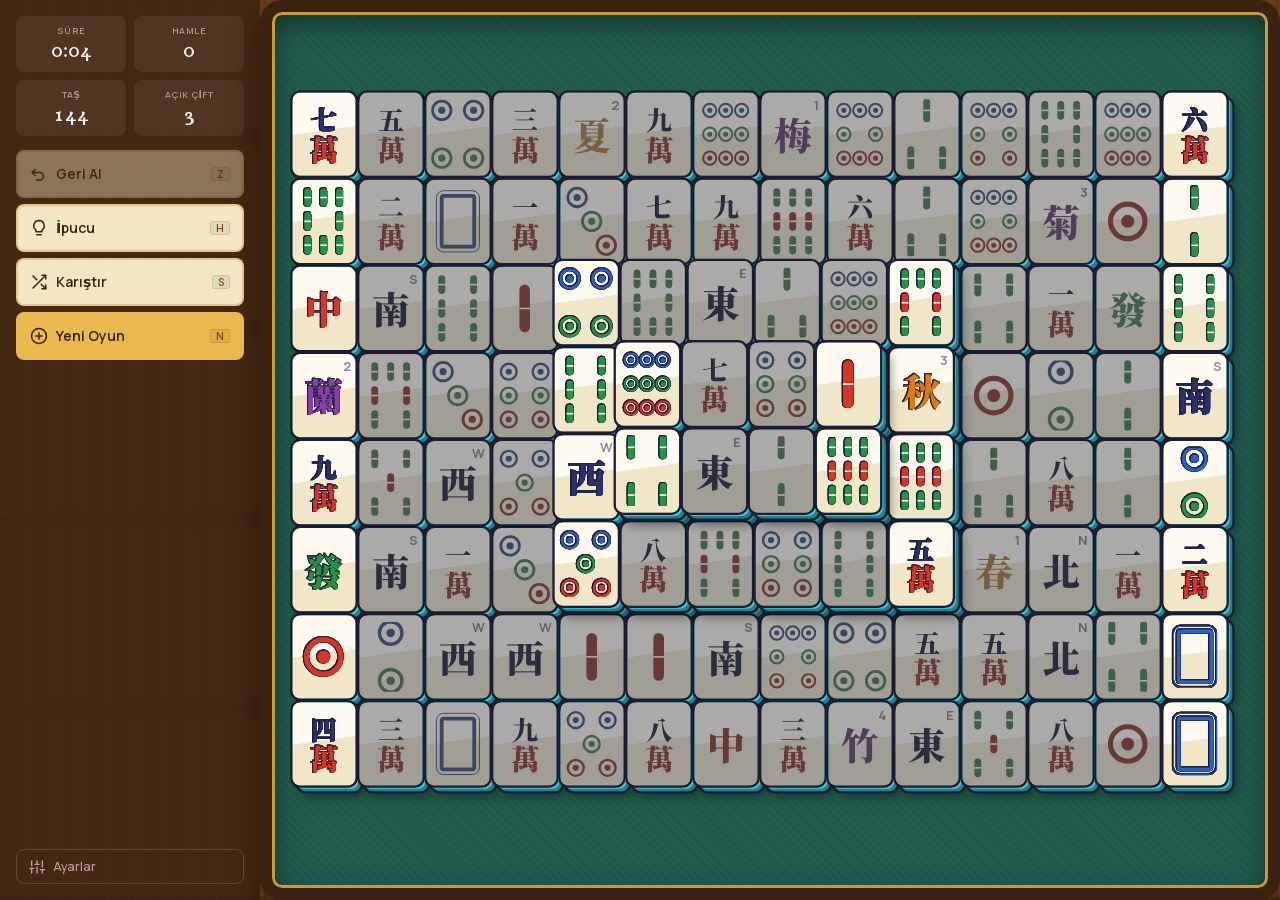
==== commit 5f02b2f7: "Solitaire: complete UI redesign + remove in-game headers from Solitaire & Mahjong Solitaire: full HT" ====
--- a/games/mahjong/index.html
+++ b/games/mahjong/index.html
@@ -19,19 +19,6 @@
             <p>Daha iyi oynamak için<br>telefonunu dikey çevir</p>
         </div>
 
-        <!-- PORTRAIT: Header -->
-        <header id="header">
-            <h1 class="hdr-title">Mahjong</h1>
-            <div class="hdr-right">
-                <button id="btn-settings-h" class="icon-btn" aria-label="Ayarlar">
-                    <svg viewBox="0 0 24 24"><path d="M4 21v-7m0-4V3m8 18v-9m0-4V3m8 18v-5m0-4V3M1 14h6M9 8h6M17 16h6"/></svg>
-                </button>
-                <button id="btn-close" class="icon-btn" aria-label="Kapat">
-                    <svg viewBox="0 0 24 24"><path d="M18 6L6 18M6 6l12 12"/></svg>
-                </button>
-            </div>
-        </header>
-
         <!-- PORTRAIT: Stat strip -->
         <div id="stat-strip">
             <div class="sc"><span class="sc-label" data-i18n="timer">Süre</span><span class="sc-val" id="timer">0:00</span></div>
@@ -42,12 +29,6 @@
 
         <!-- LANDSCAPE: Side panel -->
         <aside id="side-panel">
-            <div class="sp-head">
-                <h1 class="sp-title">Mahjong</h1>
-                <button id="btn-close-s" class="icon-btn" aria-label="Kapat">
-                    <svg viewBox="0 0 24 24"><path d="M18 6L6 18M6 6l12 12"/></svg>
-                </button>
-            </div>
             <div class="sp-stats">
                 <div class="sc"><span class="sc-label">Süre</span><span class="sc-val" id="timer-s">0:00</span></div>
                 <div class="sc"><span class="sc-label">Hamle</span><span class="sc-val" id="moves-s">0</span></div>
@@ -96,6 +77,10 @@
             <button class="bar-btn" id="btn-shuffle">
                 <svg viewBox="0 0 24 24"><path d="M16 3h5v5"/><path d="M4 20L21 3M21 16v5h-5"/><path d="M15 15l6 6M4 4l5 5"/></svg>
                 <span data-i18n="shuffle">Karıştır</span>
+            </button>
+            <button class="bar-btn" id="btn-settings">
+                <svg viewBox="0 0 24 24"><path d="M4 21v-7m0-4V3m8 18v-9m0-4V3m8 18v-5m0-4V3M1 14h6M9 8h6M17 16h6"/></svg>
+                <span data-i18n="settings">Ayarlar</span>
             </button>
             <button class="bar-btn bar-btn--primary" id="btn-new">
                 <svg viewBox="0 0 24 24"><circle cx="12" cy="12" r="10"/><path d="M12 8v8M8 12h8"/></svg>
--- a/games/mahjong/style.css
+++ b/games/mahjong/style.css
@@ -146,26 +146,6 @@
    PORTRAIT layout (default — width < height)
    ============================================ */
 
-/* Header row */
-#header {
-    display: flex;
-    align-items: center;
-    justify-content: space-between;
-    padding: 6px 12px;
-    height: 48px;
-    flex-shrink: 0;
-    z-index: 20;
-    background: rgba(0,0,0,.35);
-    backdrop-filter: blur(6px);
-    -webkit-backdrop-filter: blur(6px);
-}
-.hdr-title {
-    font-family: var(--f-heading);
-    font-size: 18px;
-    font-weight: 700;
-    color: rgba(255,255,255,.92);
-}
-.hdr-right { display: flex; gap: 4px; }
 .icon-btn {
     width: 44px;
     height: 44px;
@@ -293,7 +273,6 @@
    ============================================ */
 @media (min-aspect-ratio: 1/1) {
     #game-container { flex-direction: row; }
-    #header { display: none; }
     #stat-strip { display: none; }
     #bottom-bar { display: none; }
 
@@ -308,17 +287,6 @@
         backdrop-filter: blur(6px);
         -webkit-backdrop-filter: blur(6px);
         z-index: 20;
-    }
-    .sp-head {
-        display: flex;
-        align-items: center;
-        justify-content: space-between;
-    }
-    .sp-title {
-        font-family: var(--f-heading);
-        font-size: 18px;
-        font-weight: 700;
-        color: rgba(255,255,255,.92);
     }
     .sp-stats {
         display: grid;
@@ -416,7 +384,7 @@
 /* Phone landscape: show rotate warning, hide game */
 @media (orientation: landscape) and (max-height: 500px) and (pointer: coarse) {
     #rotate-warning { display: flex; }
-    #header, #stat-strip, #side-panel, #board-wrapper, #bottom-bar { display: none !important; }
+    #stat-strip, #side-panel, #board-wrapper, #bottom-bar { display: none !important; }
 }
 
 /* ---- Tiles ---- */
